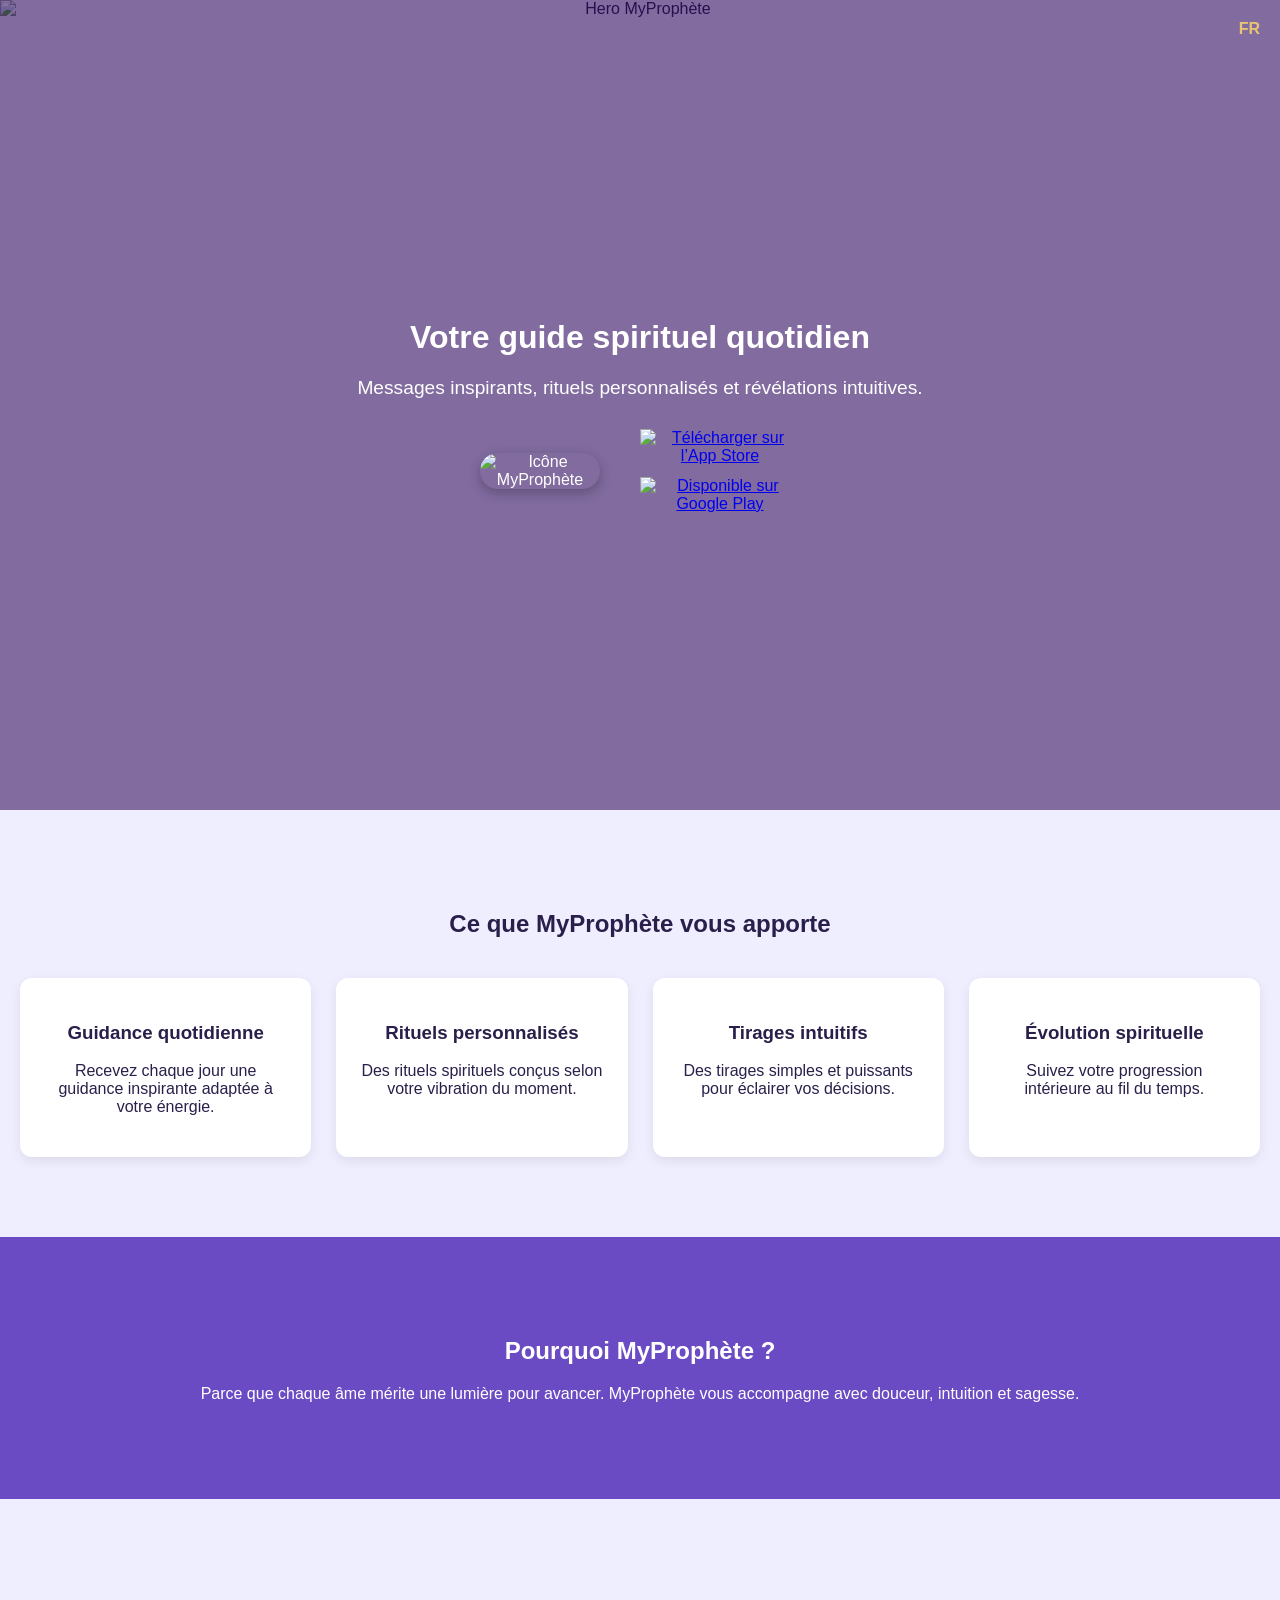
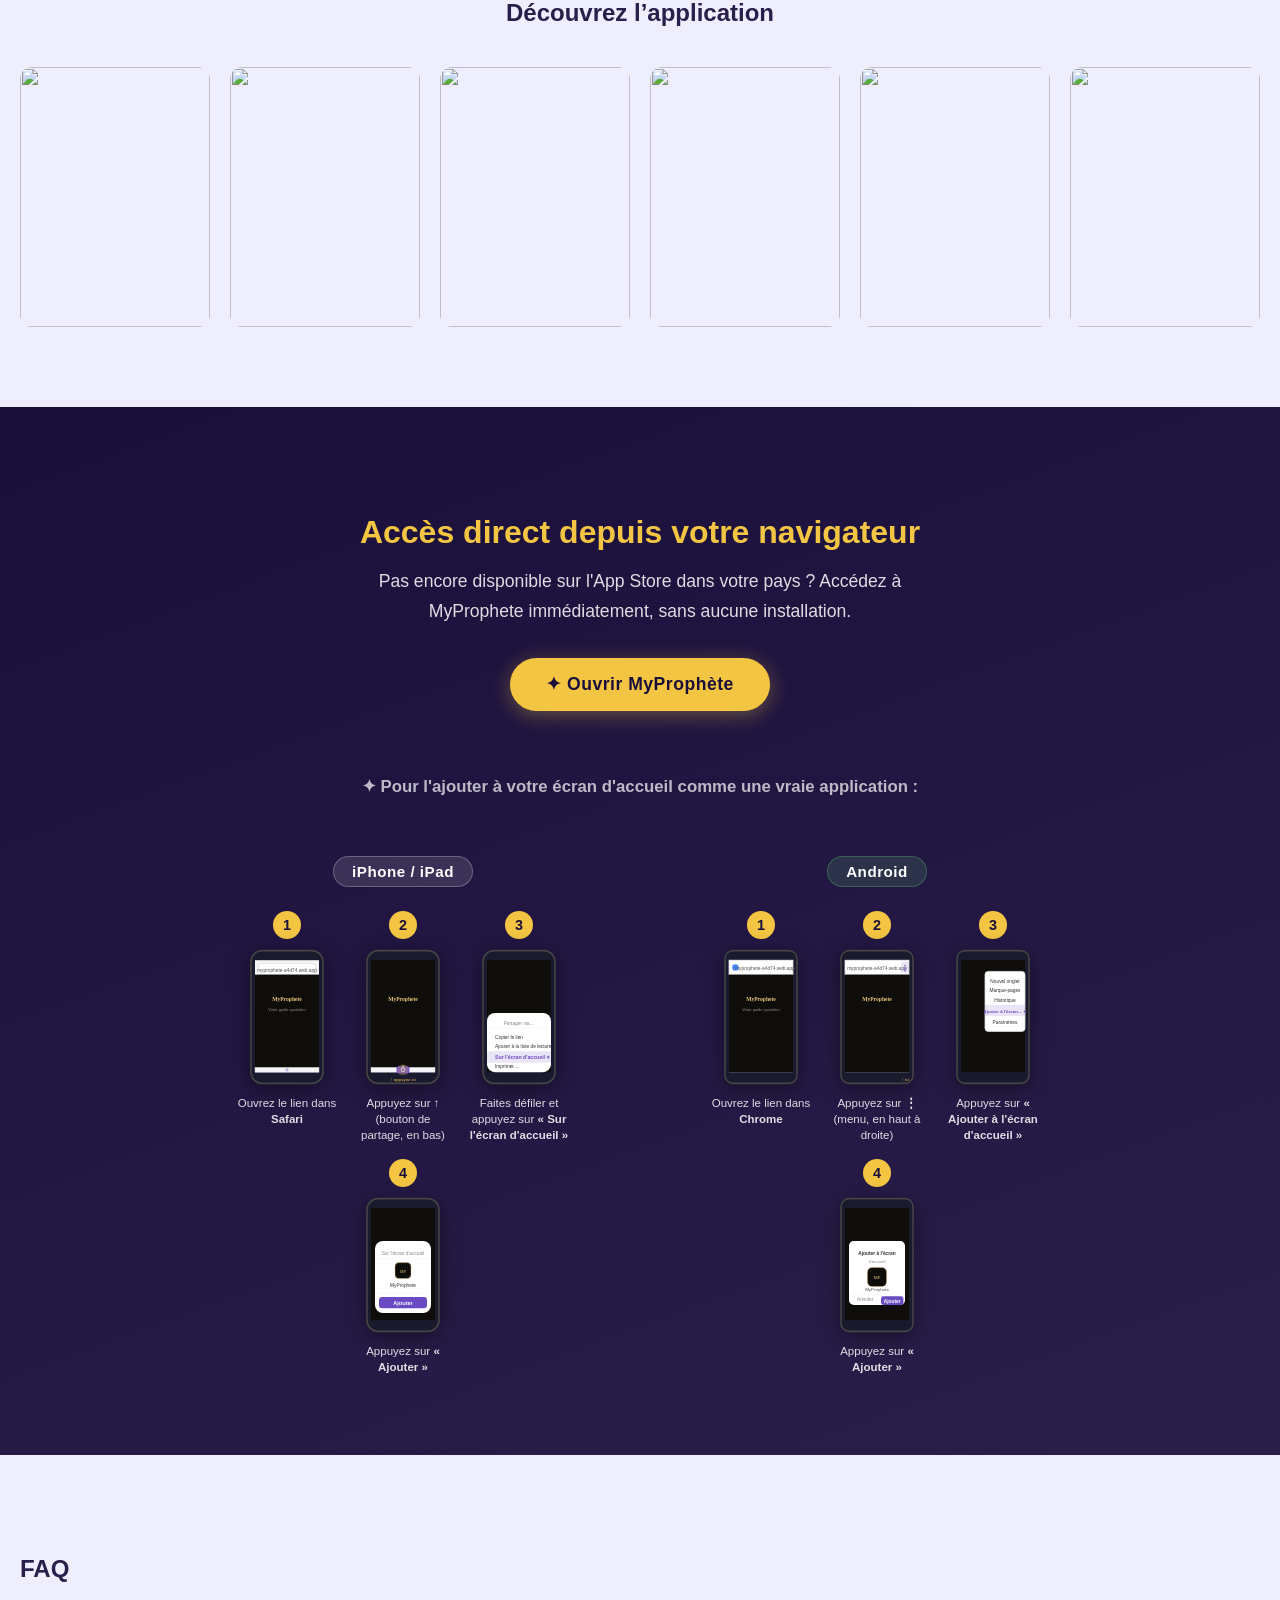
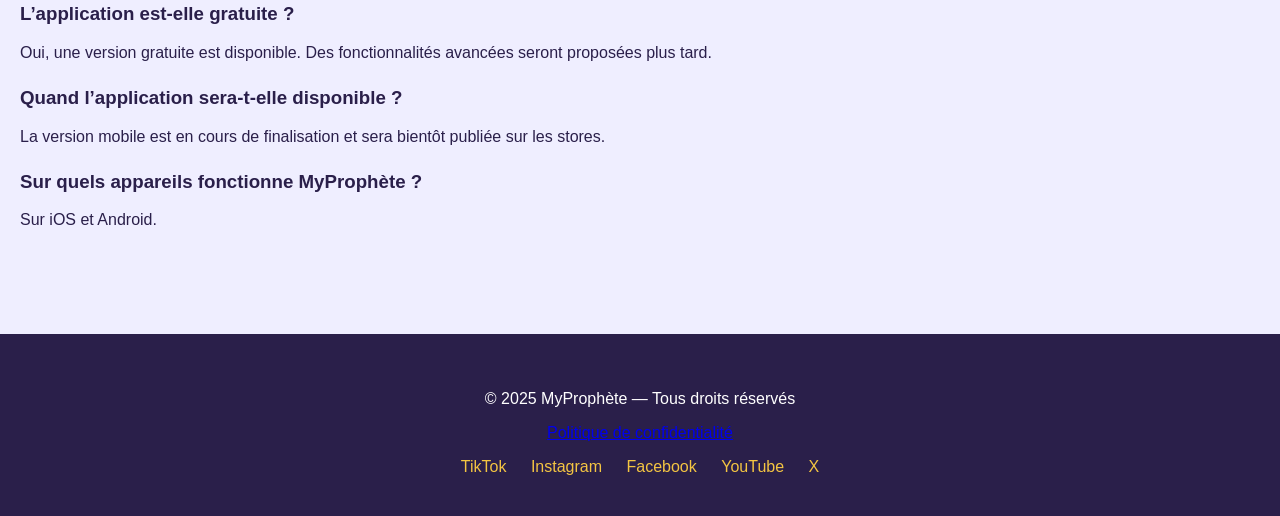
==== index.html @ 8ec65a9c "Clignotement blanc/doré + zoom SVG etapes corrige" ====
<!DOCTYPE html>
<html lang="fr">
<head>
    <meta charset="UTF-8">
    <meta name="viewport" content="width=device-width, initial-scale=1.0">
    <title>MyProphète — Votre guide spirituel quotidien</title>
    <link rel="stylesheet" href="styles.css">
    <link rel="icon" type="image/png" href="images/icon.png">
    <div class="lang-switch">
        <a href="./">FR</a>
        <!-- AUTRES LANGUES POUR PLUS TARD
        <a href="/myprophete/en/">EN</a>
        <a href="/myprophete/es/">ES</a>
        <a href="/myprophete/de/">DE</a>
        <a href="/myprophete/ru/">RU</a>
        -->
    </div>
</head>
<body>
    <!-- HERO -->
    <header class="hero">
        <img src="images/hero.png" alt="Hero MyProphète" class="hero-img">
        <div class="hero-overlay"></div>
        <div class="hero-content">
            <h1>Votre guide spirituel quotidien</h1>
            <p class="subtitle">Messages inspirants, rituels personnalisés et révélations intuitives.</p>
        <div class="store-buttons">
            <img src="images/icon.png" class="app-icon" alt="Icône MyProphète">
            <div class="store-badges-stack">
                <a href="https://apps.apple.com/app/id6802809138" class="store-badge">
                    <img src="images/ios.png" alt="Télécharger sur l’App Store">
                </a>
                <a href="https://play.google.com/store/apps/details?id=com.myprophete_app" class="store-badge">
                    <img src="images/android.png" alt="Disponible sur Google Play">
                </a>
            </div>
        </div>
        </div>
    </header>
    <!-- FONCTIONNALITÉS -->
    <section class="features">
        <h2>Ce que MyProphète vous apporte</h2>
        <div class="feature-grid">
            <div class="feature-card">
                <h3>Guidance quotidienne</h3>
                <p>Recevez chaque jour une guidance inspirante adaptée à votre énergie.</p>
            </div>
            <div class="feature-card">
                <h3>Rituels personnalisés</h3>
                <p>Des rituels spirituels conçus selon votre vibration du moment.</p>
            </div>
            <div class="feature-card">
                <h3>Tirages intuitifs</h3>
                <p>Des tirages simples et puissants pour éclairer vos décisions.</p>
            </div>
            <div class="feature-card">
                <h3>Évolution spirituelle</h3>
                <p>Suivez votre progression intérieure au fil du temps.</p>
            </div>
        </div>
    </section>
    <!-- POURQUOI -->
    <section class="why">
        <h2>Pourquoi MyProphète ?</h2>
        <p>
            Parce que chaque âme mérite une lumière pour avancer.
            MyProphète vous accompagne avec douceur, intuition et sagesse.
        </p>
    </section>
    <!-- GALERIE PHOTOS -->
<section class="gallery">
    <h2>Découvrez l’application</h2>
    <div class="gallery-grid">
        <img src="./images/screen1.jpg" onclick="openLightbox(0)">
        <img src="./images/screen2.jpg" onclick="openLightbox(1)">
        <img src="./images/screen3.jpg" onclick="openLightbox(2)">
        <img src="./images/screen4.jpg" onclick="openLightbox(3)">
        <img src="./images/screen5.jpg" onclick="openLightbox(4)">
        <img src="./images/screen6.jpg" onclick="openLightbox(5)">
    </div>
</section>
<!-- Lightbox ULTRA PRO -->
<div id="lightbox" class="lightbox" onclick="closeLightbox(event)">
    <span class="arrow left" onclick="prevImage(event)">&#10094;</span>
    <img id="lightbox-img" class="fade">
    <span class="arrow right" onclick="nextImage(event)">&#10095;</span>
    <div id="lightbox-counter" class="counter"></div>
</div>
    <!-- VERSION WEB -->
    <section class="web-version">
        <h2>Accès direct depuis votre navigateur</h2>
        <p class="web-subtitle">Pas encore disponible sur l'App Store dans votre pays ? Accédez à MyProphete immédiatement, sans aucune installation.</p>
        <a href="https://myprophete-a4d74.web.app" class="web-cta-btn" target="_blank" rel="noopener">
            ✦ Ouvrir MyProphète
        </a>

        <p class="web-install-intro pulse-glow">✦ Pour l'ajouter à votre écran d'accueil comme une vraie application :</p>

        <div class="install-grid">
            <!-- iOS -->
            <div class="install-platform">
                <h3><span class="platform-badge ios-badge">iPhone / iPad</span></h3>
                <div class="install-steps">

                    <div class="install-step">
                        <div class="step-num">1</div>
                        <svg class="step-svg" viewBox="0 0 100 170" xmlns="http://www.w3.org/2000/svg">
                            <rect x="5" y="2" width="90" height="166" rx="14" fill="#1a1a2e" stroke="#444" stroke-width="2"/>
                            <rect x="10" y="14" width="80" height="140" fill="#f5f5f7"/>
                            <rect x="14" y="18" width="72" height="14" rx="4" fill="white" stroke="#ddd"/>
                            <text x="50" y="28.5" text-anchor="middle" font-size="6" fill="#555" font-family="sans-serif">myprophete-a4d74.web.app</text>
                            <rect x="10" y="32" width="80" height="122" fill="#0F0D0A"/>
                            <text x="50" y="65" text-anchor="middle" font-size="7" fill="#E8C47A" font-family="serif" font-weight="bold">MyProphete</text>
                            <text x="50" y="78" text-anchor="middle" font-size="5" fill="#9A9080" font-family="sans-serif">Votre guide quotidien</text>
                            <!-- Bottom bar Safari -->
                            <rect x="10" y="148" width="80" height="6" fill="#f5f5f7" stroke="#ddd" stroke-width="0.5"/>
                            <circle cx="50" cy="151" r="2" fill="#6a4bc3" opacity="0.4"/>
                        </svg>
                        <p class="step-label">Ouvrez le lien dans <strong>Safari</strong></p>
                    </div>

                    <div class="install-step">
                        <div class="step-num">2</div>
                        <svg class="step-svg" viewBox="0 0 100 170" xmlns="http://www.w3.org/2000/svg">
                            <rect x="5" y="2" width="90" height="166" rx="14" fill="#1a1a2e" stroke="#444" stroke-width="2"/>
                            <rect x="10" y="14" width="80" height="140" fill="#0F0D0A"/>
                            <text x="50" y="65" text-anchor="middle" font-size="7" fill="#E8C47A" font-family="serif" font-weight="bold">MyProphete</text>
                            <!-- Safari bottom toolbar highlighted -->
                            <rect x="10" y="148" width="80" height="6" fill="#f5f5f7" stroke="#ddd" stroke-width="0.5"/>
                            <!-- Share button highlighted -->
                            <rect x="42" y="146.5" width="16" height="9" rx="2" fill="#6a4bc3"/>
                            <!-- Share icon -->
                            <rect x="48" y="149" width="4" height="4" rx="0.5" fill="none" stroke="white" stroke-width="0.8"/>
                            <line x1="50" y1="149" x2="50" y2="146" stroke="white" stroke-width="0.8"/>
                            <polyline points="48.5,147 50,145.5 51.5,147" fill="none" stroke="white" stroke-width="0.8"/>
                            <!-- Tap indicator -->
                            <circle cx="50" cy="151" r="7" fill="#f4c542" opacity="0.25"/>
                            <text x="50" y="165" text-anchor="middle" font-size="5.5" fill="#f4c542" font-family="sans-serif">↑ appuyez ici</text>
                        </svg>
                        <p class="step-label">Appuyez sur <strong>↑</strong> (bouton de partage, en bas)</p>
                    </div>

                    <div class="install-step">
                        <div class="step-num">3</div>
                        <svg class="step-svg" viewBox="0 0 100 170" xmlns="http://www.w3.org/2000/svg">
                            <rect x="5" y="2" width="90" height="166" rx="14" fill="#1a1a2e" stroke="#444" stroke-width="2"/>
                            <rect x="10" y="14" width="80" height="140" fill="#0F0D0A"/>
                            <!-- Share sheet -->
                            <rect x="10" y="80" width="80" height="74" rx="10" fill="white"/>
                            <text x="50" y="95" text-anchor="middle" font-size="6" fill="#888" font-family="sans-serif">Partager via…</text>
                            <line x1="10" y1="99" x2="90" y2="99" stroke="#eee" stroke-width="0.5"/>
                            <!-- Options list -->
                            <text x="20" y="112" font-size="6" fill="#333" font-family="sans-serif">Copier le lien</text>
                            <text x="20" y="124" font-size="6" fill="#333" font-family="sans-serif">Ajouter à la liste de lecture</text>
                            <!-- Highlighted option -->
                            <rect x="10" y="128" width="80" height="14" fill="#6a4bc3" opacity="0.15"/>
                            <text x="20" y="138" font-size="6.5" fill="#6a4bc3" font-family="sans-serif" font-weight="bold">Sur l'écran d'accueil ✦</text>
                            <text x="20" y="149" font-size="6" fill="#333" font-family="sans-serif">Imprimer…</text>
                        </svg>
                        <p class="step-label">Faites défiler et appuyez sur <strong>« Sur l'écran d'accueil »</strong></p>
                    </div>

                    <div class="install-step">
                        <div class="step-num">4</div>
                        <svg class="step-svg" viewBox="0 0 100 170" xmlns="http://www.w3.org/2000/svg">
                            <rect x="5" y="2" width="90" height="166" rx="14" fill="#1a1a2e" stroke="#444" stroke-width="2"/>
                            <rect x="10" y="14" width="80" height="140" fill="#0F0D0A"/>
                            <!-- Dialog -->
                            <rect x="15" y="55" width="70" height="90" rx="10" fill="white"/>
                            <text x="50" y="73" text-anchor="middle" font-size="6" fill="#888" font-family="sans-serif">Sur l'écran d'accueil</text>
                            <line x1="15" y1="77" x2="85" y2="77" stroke="#eee" stroke-width="0.5"/>
                            <!-- App icon preview -->
                            <rect x="40" y="82" width="20" height="20" rx="5" fill="#0F0D0A" stroke="#E8C47A" stroke-width="0.5"/>
                            <text x="50" y="95" text-anchor="middle" font-size="5" fill="#E8C47A" font-family="serif">MP</text>
                            <text x="50" y="112" text-anchor="middle" font-size="6" fill="#333" font-family="sans-serif">MyProphete</text>
                            <line x1="15" y1="120" x2="85" y2="120" stroke="#eee" stroke-width="0.5"/>
                            <!-- Ajouter button highlighted -->
                            <rect x="20" y="125" width="60" height="14" rx="4" fill="#6a4bc3"/>
                            <text x="50" y="135" text-anchor="middle" font-size="7" fill="white" font-family="sans-serif" font-weight="bold">Ajouter</text>
                        </svg>
                        <p class="step-label">Appuyez sur <strong>« Ajouter »</strong></p>
                    </div>

                </div>
            </div>

            <!-- Android -->
            <div class="install-platform">
                <h3><span class="platform-badge android-badge">Android</span></h3>
                <div class="install-steps">

                    <div class="install-step">
                        <div class="step-num">1</div>
                        <svg class="step-svg" viewBox="0 0 100 170" xmlns="http://www.w3.org/2000/svg">
                            <rect x="5" y="2" width="90" height="166" rx="10" fill="#1a1a2e" stroke="#444" stroke-width="2"/>
                            <rect x="10" y="14" width="80" height="140" fill="#f5f5f7"/>
                            <!-- Chrome URL bar -->
                            <rect x="10" y="14" width="80" height="18" fill="white" stroke="#ddd"/>
                            <circle cx="18" cy="23" r="4" fill="#4285F4"/>
                            <text x="55" y="26.5" text-anchor="middle" font-size="6" fill="#555" font-family="sans-serif">myprophete-a4d74.web.app</text>
                            <rect x="10" y="32" width="80" height="122" fill="#0F0D0A"/>
                            <text x="50" y="65" text-anchor="middle" font-size="7" fill="#E8C47A" font-family="serif" font-weight="bold">MyProphete</text>
                            <text x="50" y="78" text-anchor="middle" font-size="5" fill="#9A9080" font-family="sans-serif">Votre guide quotidien</text>
                        </svg>
                        <p class="step-label">Ouvrez le lien dans <strong>Chrome</strong></p>
                    </div>

                    <div class="install-step">
                        <div class="step-num">2</div>
                        <svg class="step-svg" viewBox="0 0 100 170" xmlns="http://www.w3.org/2000/svg">
                            <rect x="5" y="2" width="90" height="166" rx="10" fill="#1a1a2e" stroke="#444" stroke-width="2"/>
                            <rect x="10" y="14" width="80" height="140" fill="#f5f5f7"/>
                            <rect x="10" y="14" width="80" height="18" fill="white" stroke="#ddd"/>
                            <text x="50" y="26.5" text-anchor="middle" font-size="6" fill="#555" font-family="sans-serif">myprophete-a4d74.web.app</text>
                            <!-- 3-dot menu highlighted -->
                            <rect x="80" y="16" width="10" height="14" rx="2" fill="#6a4bc3" opacity="0.15"/>
                            <circle cx="85" cy="21" r="1" fill="#6a4bc3"/>
                            <circle cx="85" cy="24" r="1" fill="#6a4bc3"/>
                            <circle cx="85" cy="27" r="1" fill="#6a4bc3"/>
                            <rect x="10" y="32" width="80" height="122" fill="#0F0D0A"/>
                            <text x="50" y="65" text-anchor="middle" font-size="7" fill="#E8C47A" font-family="serif" font-weight="bold">MyProphete</text>
                            <text x="85" y="165" text-anchor="middle" font-size="5.5" fill="#f4c542" font-family="sans-serif">↑ ici</text>
                        </svg>
                        <p class="step-label">Appuyez sur <strong>⋮</strong> (menu, en haut à droite)</p>
                    </div>

                    <div class="install-step">
                        <div class="step-num">3</div>
                        <svg class="step-svg" viewBox="0 0 100 170" xmlns="http://www.w3.org/2000/svg">
                            <rect x="5" y="2" width="90" height="166" rx="10" fill="#1a1a2e" stroke="#444" stroke-width="2"/>
                            <rect x="10" y="14" width="80" height="140" fill="#0F0D0A"/>
                            <!-- Dropdown menu -->
                            <rect x="40" y="28" width="50" height="75" rx="4" fill="white" stroke="#ddd"/>
                            <text x="65" y="42" text-anchor="middle" font-size="6" fill="#333" font-family="sans-serif">Nouvel onglet</text>
                            <text x="65" y="54" text-anchor="middle" font-size="6" fill="#333" font-family="sans-serif">Marque-pages</text>
                            <text x="65" y="66" text-anchor="middle" font-size="6" fill="#333" font-family="sans-serif">Historique</text>
                            <!-- Highlighted item -->
                            <rect x="40" y="70" width="50" height="14" fill="#6a4bc3" opacity="0.15"/>
                            <text x="65" y="80" text-anchor="middle" font-size="5.5" fill="#6a4bc3" font-family="sans-serif" font-weight="bold">Ajouter à l'écran… ✦</text>
                            <text x="65" y="94" text-anchor="middle" font-size="6" fill="#333" font-family="sans-serif">Paramètres</text>
                        </svg>
                        <p class="step-label">Appuyez sur <strong>« Ajouter à l'écran d'accueil »</strong></p>
                    </div>

                    <div class="install-step">
                        <div class="step-num">4</div>
                        <svg class="step-svg" viewBox="0 0 100 170" xmlns="http://www.w3.org/2000/svg">
                            <rect x="5" y="2" width="90" height="166" rx="10" fill="#1a1a2e" stroke="#444" stroke-width="2"/>
                            <rect x="10" y="14" width="80" height="140" fill="#0F0D0A"/>
                            <!-- Dialog -->
                            <rect x="15" y="55" width="70" height="80" rx="6" fill="white"/>
                            <text x="50" y="73" text-anchor="middle" font-size="6" fill="#333" font-family="sans-serif" font-weight="bold">Ajouter à l'écran</text>
                            <text x="50" y="82" text-anchor="middle" font-size="5.5" fill="#888" font-family="sans-serif">d'accueil</text>
                            <rect x="38" y="88" width="24" height="24" rx="6" fill="#0F0D0A" stroke="#E8C47A" stroke-width="0.5"/>
                            <text x="50" y="103" text-anchor="middle" font-size="6" fill="#E8C47A" font-family="serif">MP</text>
                            <text x="50" y="117" text-anchor="middle" font-size="5.5" fill="#555" font-family="sans-serif">MyProphete</text>
                            <line x1="15" y1="122" x2="85" y2="122" stroke="#eee" stroke-width="0.5"/>
                            <!-- Buttons -->
                            <text x="35" y="130" text-anchor="middle" font-size="6" fill="#888" font-family="sans-serif">Annuler</text>
                            <rect x="55" y="124" width="28" height="11" rx="3" fill="#6a4bc3"/>
                            <text x="69" y="132" text-anchor="middle" font-size="6" fill="white" font-family="sans-serif" font-weight="bold">Ajouter</text>
                        </svg>
                        <p class="step-label">Appuyez sur <strong>« Ajouter »</strong></p>
                    </div>

                </div>
            </div>
        </div>
    </section>

    <!-- FAQ -->
    <section class="faq">
        <h2>FAQ</h2>
        <div class="faq-item">
            <h3>L’application est-elle gratuite ?</h3>
            <p>Oui, une version gratuite est disponible. Des fonctionnalités avancées seront proposées plus tard.</p>
        </div>
        <div class="faq-item">
            <h3>Quand l’application sera-t-elle disponible ?</h3>
            <p>La version mobile est en cours de finalisation et sera bientôt publiée sur les stores.</p>
        </div>
        <div class="faq-item">
            <h3>Sur quels appareils fonctionne MyProphète ?</h3>
            <p>Sur iOS et Android.</p>
        </div>
    </section>
    <!-- FOOTER -->
    <footer>
        <p>© 2025 MyProphète — Tous droits réservés</p>
        <p><a href="politique-confidentialite.html">Politique de confidentialité</a></p>
        <div class="socials">
            <a href="https://www.tiktok.com/@my.prophete" target="_blank" rel="noopener noreferrer">TikTok</a>
            <a href="https://www.instagram.com/my.prophete" target="_blank" rel="noopener noreferrer">Instagram</a>
            <a href="https://www.facebook.com/" target="_blank" rel="noopener noreferrer">Facebook</a>
            <a href="https://www.youtube.com/@MyProphete" target="_blank" rel="noopener noreferrer">YouTube</a>
            <a href="https://www.x.com/my_prophete" target="_blank" rel="noopener noreferrer">X</a>
        </div>

    </footer>
<div id="lightbox" class="lightbox" onclick="closeLightbox()">
    <img id="lightbox-img" src="">
</div>

<script>
const galleryImages = [
    "./images/screen1.jpg",
    "./images/screen2.jpg",
    "./images/screen3.jpg",
    "./images/screen4.jpg",
    "./images/screen5.jpg",
    "./images/screen6.jpg"
];
let currentIndex = 0;
let touchStartX = 0;
let touchStartY = 0;
function openLightbox(index) {
    currentIndex = index;
    updateLightbox();
    document.getElementById("lightbox").style.display = "flex";
}
function closeLightbox(event) {
    if (event.target.id === "lightbox" || event.target.classList.contains("counter")) {
        document.getElementById("lightbox").style.display = "none";
    }
}
function updateLightbox() {
    const img = document.getElementById("lightbox-img");
    const counter = document.getElementById("lightbox-counter");
    img.classList.add("fade-out");
    setTimeout(() => {
        img.src = galleryImages[currentIndex];
        img.classList.remove("fade-out");
    }, 200);
    counter.textContent = `${currentIndex + 1} / ${galleryImages.length}`;
    preloadNextImage();
}
function nextImage(event) {
    event.stopPropagation();
    currentIndex = (currentIndex + 1) % galleryImages.length;
    updateLightbox();
}
function prevImage(event) {
    event.stopPropagation();
    currentIndex = (currentIndex - 1 + galleryImages.length) % galleryImages.length;
    updateLightbox();
}
function preloadNextImage() {
    const next = new Image();
    next.src = galleryImages[(currentIndex + 1) % galleryImages.length];
}
/* Navigation clavier */
document.addEventListener("keydown", (e) => {
    const lb = document.getElementById("lightbox");
    if (lb.style.display !== "flex") return;
    if (e.key === "ArrowRight") nextImage(e);
    if (e.key === "ArrowLeft") prevImage(e);
    if (e.key === "Escape") lb.style.display = "none";
});
/* Swipe mobile */
document.getElementById("lightbox").addEventListener("touchstart", (e) => {
    touchStartX = e.changedTouches[0].screenX;
    touchStartY = e.changedTouches[0].screenY;
});
document.getElementById("lightbox").addEventListener("touchend", (e) => {
    let dx = e.changedTouches[0].screenX - touchStartX;
    let dy = e.changedTouches[0].screenY - touchStartY;
    if (Math.abs(dx) > 50 && Math.abs(dx) > Math.abs(dy)) {
        if (dx < 0) nextImage(e);
        else prevImage(e);
    }
    if (dy > 80) {
        document.getElementById("lightbox").style.display = "none";
    }
});
/* Lightbox étapes d'installation */
function openStepZoom(svgEl) {
    const lb = document.getElementById("step-lightbox");
    const container = document.getElementById("step-lightbox-svg");
    const clone = svgEl.cloneNode(true);
    clone.classList.remove("step-svg");
    clone.style.width = "100%";
    clone.style.height = "100%";
    clone.style.filter = "none";
    clone.style.maxWidth = "100%";
    clone.style.maxHeight = "100%";
    container.innerHTML = "";
    container.appendChild(clone);
    lb.style.display = "flex";
}
document.addEventListener("DOMContentLoaded", () => {
    document.querySelectorAll(".step-svg").forEach(svg => {
        svg.style.cursor = "zoom-in";
        svg.addEventListener("click", () => openStepZoom(svg));
    });
    document.getElementById("step-lightbox").addEventListener("click", function() {
        this.style.display = "none";
    });
    document.addEventListener("keydown", (e) => {
        if (e.key === "Escape") document.getElementById("step-lightbox").style.display = "none";
    });
});
</script>

<!-- Lightbox zoom étapes installation -->
<div id="step-lightbox" style="display:none;position:fixed;top:0;left:0;width:100%;height:100%;background:rgba(0,0,0,0.88);z-index:999999;justify-content:center;align-items:center;cursor:zoom-out;">
    <div id="step-lightbox-svg" style="width:min(80vw,400px);height:auto;"></div>
</div>

<style>
/* Animation alternance blanc / doré */
@keyframes pulseGlow {
    0%   { color: #ffffff; text-shadow: none; }
    50%  { color: #f4c542; text-shadow: 0 0 18px rgba(244,197,66,0.9), 0 0 40px rgba(244,197,66,0.4); }
    100% { color: #ffffff; text-shadow: none; }
}
.pulse-glow {
    animation: pulseGlow 1.4s ease-in-out infinite;
    font-weight: 700 !important;
    font-size: 1.05rem !important;
}
/* Indication zoom au survol */
.step-svg:hover {
    filter: drop-shadow(0 4px 14px rgba(244,197,66,0.55));
}
</style>
</body>
</html>
---- styles.css ----
body {
    margin: 0;
    font-family: "Poppins", sans-serif;
    background: #efeeff;
    color: #2a1f4a;
}
/* SELECTEUR LANGUE */
.lang-switch {
    position: absolute;
    top: 20px;
    right: 20px;
    display: flex;
    gap: 12px;
    z-index: 9999; /* le rend visible au-dessus de tout */
}
.lang-switch a {
    color: #e8c472;
    font-weight: 600;
    text-decoration: none;
    font-size: 1rem;
}
/* HERO */
.hero {
    position: relative;
    height: 90vh;
    display: flex;
    align-items: center;
    justify-content: center;
    text-align: center;
}
.hero-img {
    position: absolute;
    width: 100%;
    height: 100%;
    object-fit: cover;
    top: 0;
    left: 0;
}
.hero-overlay {
    position: absolute;
    width: 100%;
    height: 100%;
    background: rgba(40, 0, 80, 0.55);
}
.hero-content {
    position: relative;
    z-index: 2;
    color: white;
    max-width: 600px;
}
.subtitle {
    font-size: 1.2rem;
    margin-bottom: 30px;
}
.app-icon {
    max-width: 120px;   /* taille max sur grand écran */
    width: 100%;        /* se réduit automatiquement */
    height: auto;       /* garde les proportions */
    flex-shrink: 1; /* autorise l'icône à rétrécir */
    border-radius: 20px;
    margin-right: 20px;
    box-shadow: 0 4px 12px rgba(0,0,0,0.25);
    object-fit: contain;
}
.store-buttons {
    display: flex;
    gap: 20px;
    justify-content: center;
    align-items: center;
    margin-top: 25px;
    flex-wrap: wrap; /* permet aux éléments de passer à la ligne si nécessaire */
}
/* Empile les deux vignettes App Store / Google Play l'une sous l'autre
   (02/09/2026, demandé par Bertrand) — regroupées dans un conteneur dédié
   .store-badges-stack à l'intérieur de .store-buttons, plutôt que de
   changer la direction de .store-buttons lui-même (qui contient aussi
   l'icône de l'app, positionnée à côté de cette colonne). */
.store-badges-stack {
    display: flex;
    flex-direction: column;
    align-items: center;
    gap: 12px;
}
.store-badge img {
    max-width: 160px;   /* taille max sur grand écran */
    width: 100%;        /* se réduit automatiquement */
    height: auto;       /* garde les proportions */
    transition: transform 0.2s ease;
}
.store-badge img:hover {
    transform: scale(1.05);
}
.store-btn {
    padding: 12px 20px;
    background: #f4c542;
    color: #2a1f4a;
    border-radius: 8px;
    font-weight: bold;
    cursor: pointer;
}
/* Galerie */
.gallery {
    padding: 80px 20px;
    text-align: center;
}
.gallery-grid {
    display: grid;
    grid-template-columns: repeat(auto-fit, minmax(160px, 1fr));
    gap: 20px;
    margin-top: 40px;
}
.gallery-grid img {
    width: 100%;
    height: 260px;
    object-fit: cover;
    border-radius: 12px;
    cursor: pointer;
    transition: transform 0.25s ease, box-shadow 0.25s ease;
}
.gallery-grid img:hover {
    transform: scale(1.03);
    box-shadow: 0 6px 18px rgba(0,0,0,0.25);
}
/* Lightbox ULTRA PRO */
.lightbox {
    display: none;
    position: fixed;
    top: 0;
    left: 0;
    width: 100%;
    height: 100%;
    background: rgba(0,0,0,0.85);
    justify-content: center;
    align-items: center;
    z-index: 99999;
    overflow: hidden;
}
/* Image */
.lightbox img {
    max-width: 90%;
    max-height: 90%;
    border-radius: 12px;
    transition: opacity 0.3s ease;
}
/* Fade animation */
.fade {
    opacity: 1;
}
.fade-out {
    opacity: 0;
}
/* Flèches bold style Airbnb */
.arrow {
    position: absolute;
    top: 50%;
    transform: translateY(-50%);
    font-size: 42px;
    color: white;
    background: rgba(0,0,0,0.4);
    padding: 18px 24px;
    border-radius: 50%;
    cursor: pointer;
    user-select: none;
    transition: background 0.2s ease, transform 0.2s ease;
}
.arrow:hover {
    background: rgba(255,255,255,0.25);
    transform: translateY(-50%) scale(1.1);
}
.arrow.left {
    left: 30px;
}
.arrow.right {
    right: 30px;
}
/* Compteur */
.counter {
    position: absolute;
    bottom: 30px;
    color: white;
    font-size: 18px;
    opacity: 0.8;
}
/* Mobile */
@media (max-width: 600px) {
    .arrow {
        font-size: 32px;
        padding: 14px 18px;
    }
}
.lightbox img {
    max-width: 90%;
    max-height: 90%;
    border-radius: 12px;
    box-shadow: 0 0 25px rgba(255,255,255,0.2);
}
/* FEATURES */
.features {
    padding: 80px 20px;
    text-align: center;
}
.feature-grid {
    display: grid;
    grid-template-columns: repeat(auto-fit, minmax(250px, 1fr));
    gap: 25px;
    margin-top: 40px;
}
.feature-card {
    background: white;
    padding: 25px;
    border-radius: 12px;
    box-shadow: 0 4px 12px rgba(0,0,0,0.08);
}
/* WHY */
.why {
    padding: 80px 20px;
    text-align: center;
    background: #6a4bc3;
    color: white;
}
/* SCREENSHOTS */
.screenshots {
    padding: 80px 20px;
    text-align: center;
}
.screens-grid {
    display: grid;
    grid-template-columns: repeat(auto-fit, minmax(220px, 1fr));
    gap: 25px;
    margin-top: 40px;
}
.screen-card {
    background: white;
    padding: 20px;
    border-radius: 12px;
    box-shadow: 0 4px 12px rgba(0,0,0,0.08);
}
.placeholder {
    background: #6a4bc3;
    color: white;
    padding: 40px 10px;
    border-radius: 8px;
    font-weight: bold;
}
/* VERSION WEB */
.web-version {
    padding: 80px 20px;
    text-align: center;
    background: linear-gradient(160deg, #1a0f3a 0%, #2a1f4a 100%);
    color: white;
}
.web-version h2 {
    font-size: 2rem;
    margin-bottom: 16px;
    color: #f4c542;
}
.web-subtitle {
    font-size: 1.1rem;
    opacity: 0.85;
    max-width: 560px;
    margin: 0 auto 32px;
    line-height: 1.7;
}
.web-cta-btn {
    display: inline-block;
    background: #f4c542;
    color: #1a0f3a;
    font-weight: 700;
    font-size: 1.1rem;
    padding: 16px 36px;
    border-radius: 50px;
    text-decoration: none;
    letter-spacing: 0.5px;
    box-shadow: 0 4px 20px rgba(244,197,66,0.35);
    transition: transform 0.2s ease, box-shadow 0.2s ease;
    margin-bottom: 48px;
}
.web-cta-btn:hover {
    transform: scale(1.04);
    box-shadow: 0 6px 28px rgba(244,197,66,0.5);
}
.web-install-intro {
    font-size: 1rem;
    opacity: 0.7;
    margin-bottom: 40px;
}
.install-grid {
    display: grid;
    grid-template-columns: repeat(auto-fit, minmax(340px, 1fr));
    gap: 48px;
    max-width: 900px;
    margin: 0 auto;
}
.install-platform h3 {
    margin-bottom: 24px;
}
.platform-badge {
    display: inline-block;
    padding: 6px 18px;
    border-radius: 20px;
    font-size: 0.95rem;
    font-weight: 600;
    letter-spacing: 0.5px;
}
.ios-badge {
    background: rgba(255,255,255,0.12);
    border: 1px solid rgba(255,255,255,0.25);
}
.android-badge {
    background: rgba(100,210,120,0.15);
    border: 1px solid rgba(100,210,120,0.3);
}
.install-steps {
    display: flex;
    gap: 16px;
    justify-content: center;
    flex-wrap: wrap;
}
.install-step {
    display: flex;
    flex-direction: column;
    align-items: center;
    gap: 10px;
    width: 100px;
}
.step-num {
    width: 28px;
    height: 28px;
    border-radius: 50%;
    background: #f4c542;
    color: #1a0f3a;
    font-weight: 700;
    font-size: 0.9rem;
    display: flex;
    align-items: center;
    justify-content: center;
    flex-shrink: 0;
}
.step-svg {
    width: 80px;
    height: 136px;
    filter: drop-shadow(0 4px 10px rgba(0,0,0,0.4));
}
.step-label {
    font-size: 0.72rem;
    line-height: 1.4;
    opacity: 0.85;
    text-align: center;
    margin: 0;
}

/* FAQ */
.faq {
    padding: 80px 20px;
}
.faq-item {
    margin-bottom: 25px;
}
/* FOOTER */
footer {
    padding: 40px;
    text-align: center;
    background: #2a1f4a;
    color: white;
}
.socials a {
    margin: 0 10px;
    color: #f4c542;
    text-decoration: none;
}
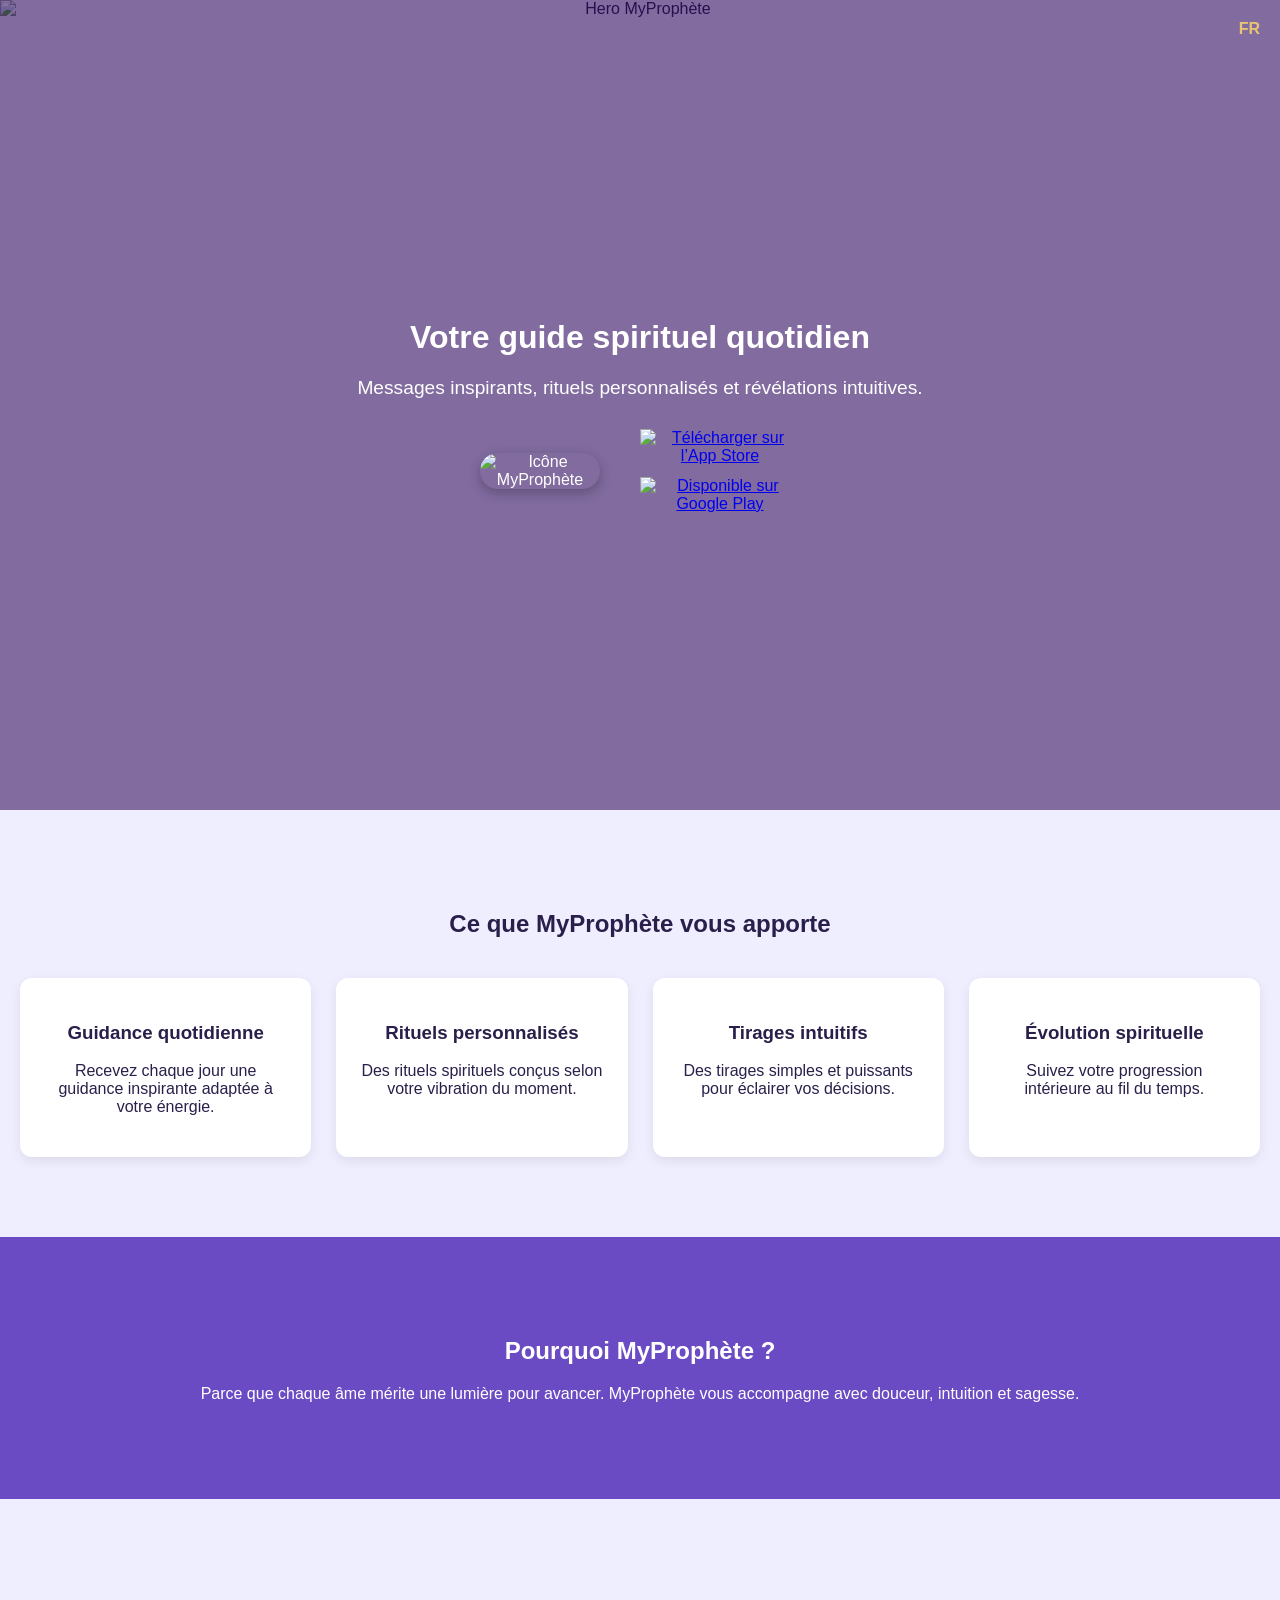
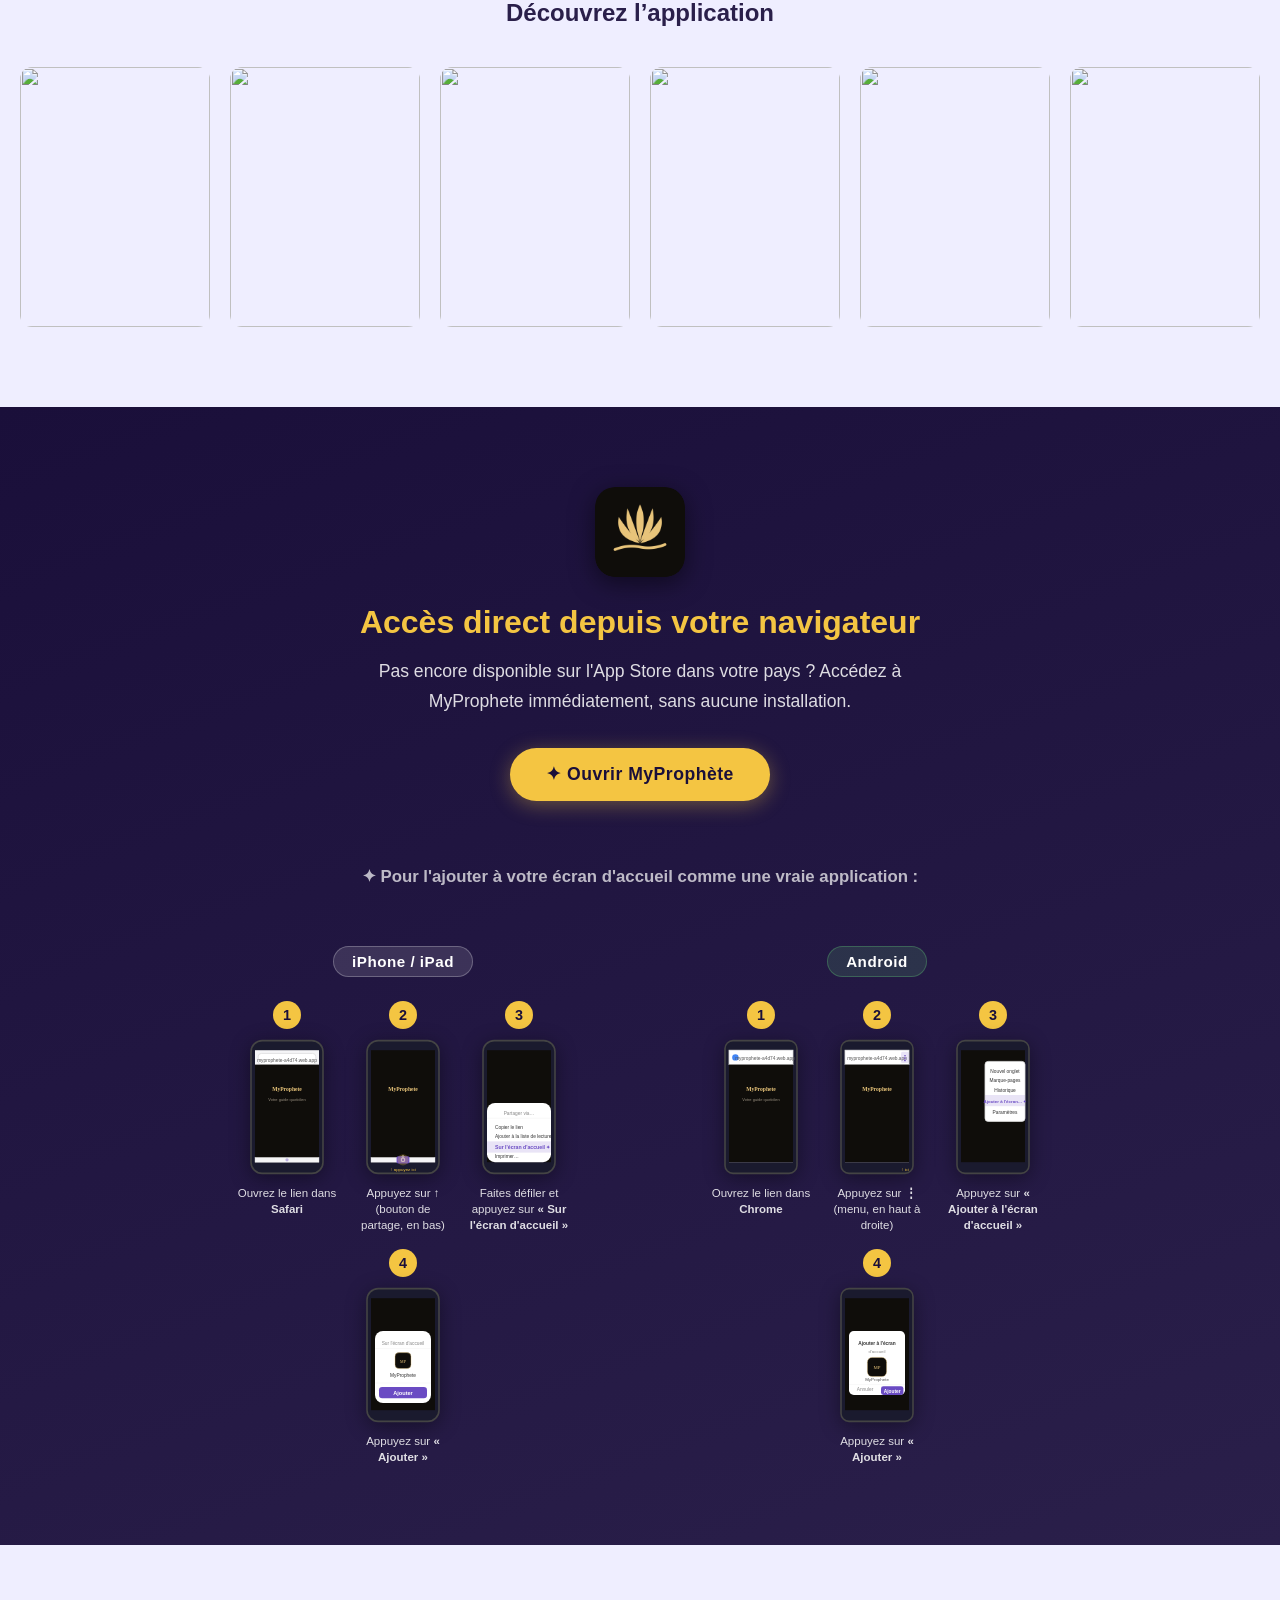
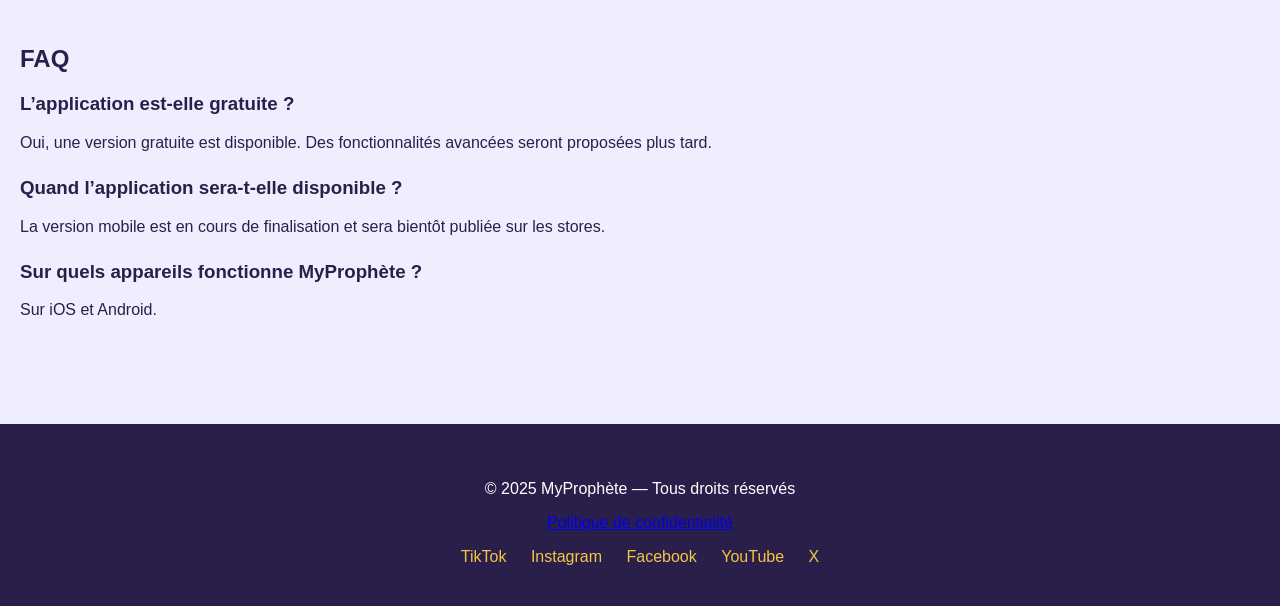
==== commit 35e6ed26: "Ajout icone MyProphete dans section version web" ====
--- a/index.html
+++ b/index.html
@@ -88,7 +88,8 @@
 </div>
     <!-- VERSION WEB -->
     <section class="web-version">
-        <h2>Accès direct depuis votre navigateur</h2>
+<img src="[data-uri]" alt="MyProphete" class="web-section-icon">
+                <h2>Accès direct depuis votre navigateur</h2>
         <p class="web-subtitle">Pas encore disponible sur l'App Store dans votre pays ? Accédez à MyProphete immédiatement, sans aucune installation.</p>
         <a href="https://myprophete-a4d74.web.app" class="web-cta-btn" target="_blank" rel="noopener">
             ✦ Ouvrir MyProphète
@@ -422,6 +423,17 @@
 .step-svg:hover {
     filter: drop-shadow(0 4px 14px rgba(244,197,66,0.55));
 }
+/* Icône MyProphete dans la section version web */
+.web-section-icon {
+    width: 90px;
+    height: 90px;
+    border-radius: 20px;
+    box-shadow: 0 6px 24px rgba(0,0,0,0.5);
+    margin-bottom: 20px;
+    display: block;
+    margin-left: auto;
+    margin-right: auto;
+}
 </style>
 </body>
 </html>
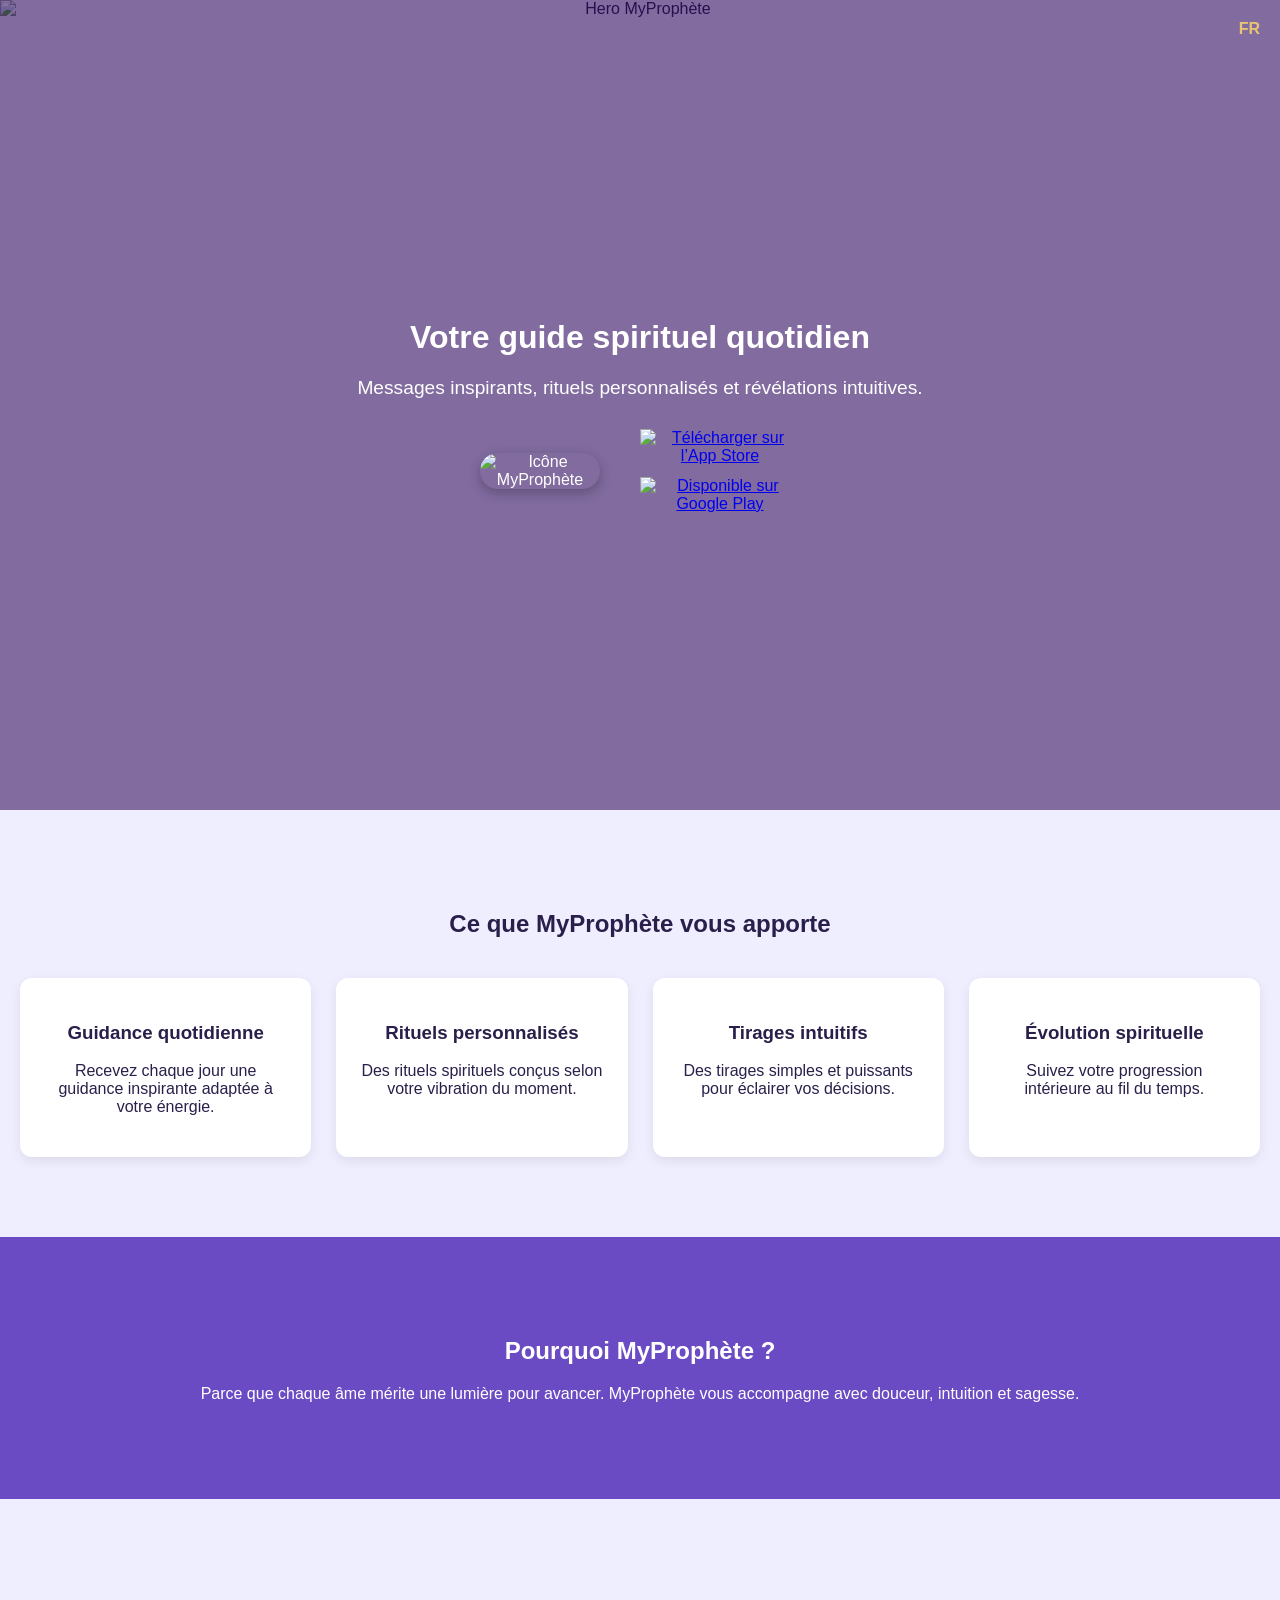
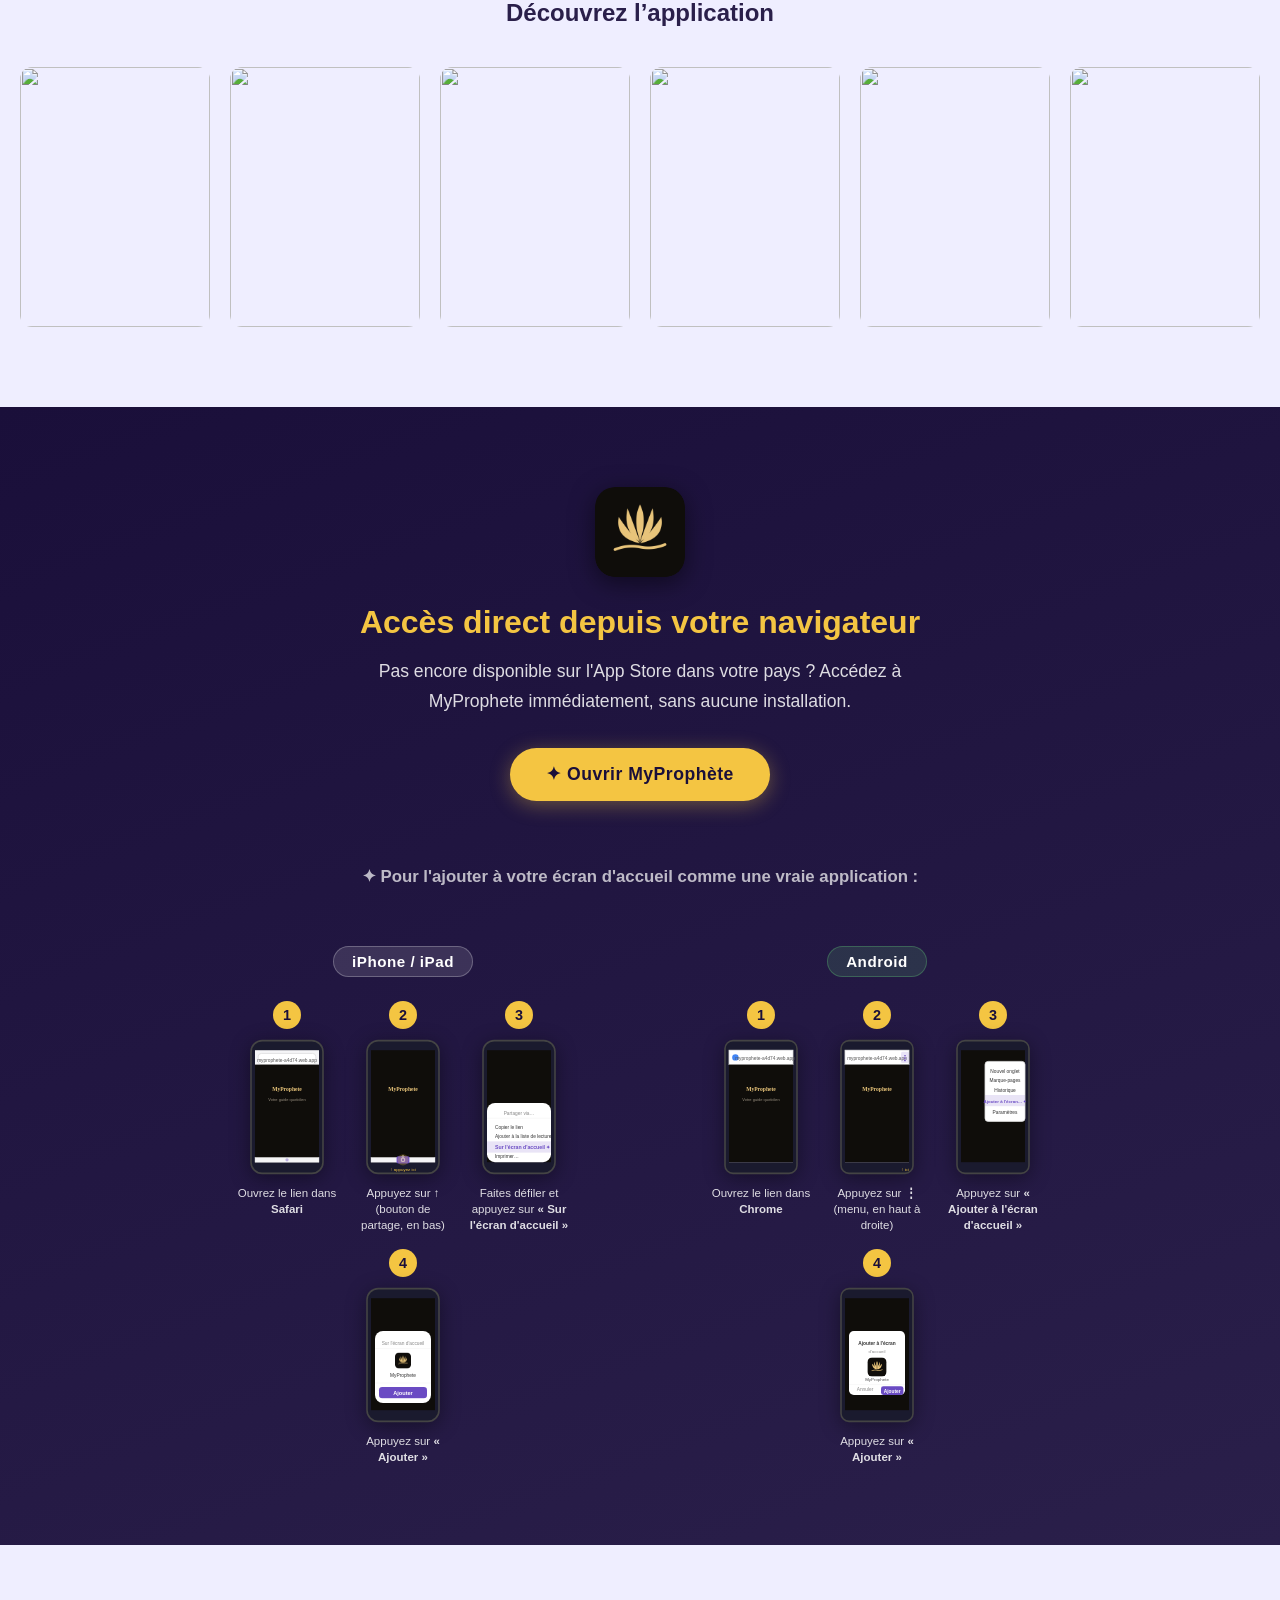
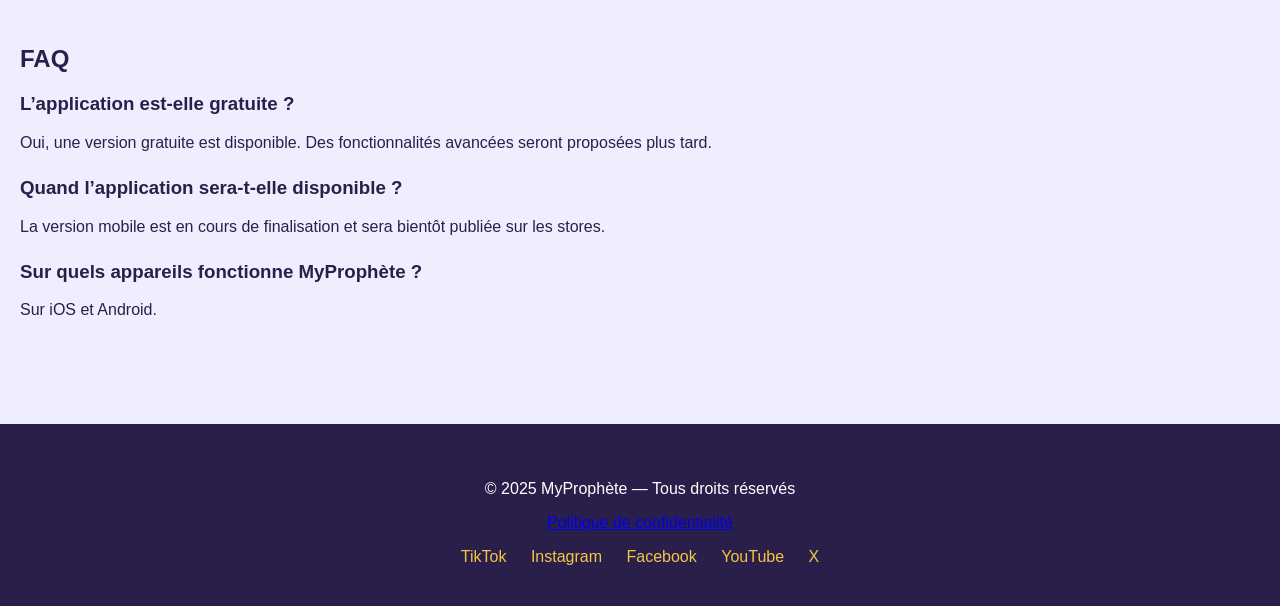
==== commit bcd12de8: "Icone MyProphete dans les SVG des etapes tuto iOS et Android" ====
--- a/index.html
+++ b/index.html
@@ -171,8 +171,8 @@
                             <text x="50" y="73" text-anchor="middle" font-size="6" fill="#888" font-family="sans-serif">Sur l'écran d'accueil</text>
                             <line x1="15" y1="77" x2="85" y2="77" stroke="#eee" stroke-width="0.5"/>
                             <!-- App icon preview -->
-                            <rect x="40" y="82" width="20" height="20" rx="5" fill="#0F0D0A" stroke="#E8C47A" stroke-width="0.5"/>
-                            <text x="50" y="95" text-anchor="middle" font-size="5" fill="#E8C47A" font-family="serif">MP</text>
+                            <defs><clipPath id="clipIos4"><rect x="40" y="82" width="20" height="20" rx="5"/></clipPath></defs>
+                            <image href="[data-uri]" x="40" y="82" width="20" height="20" clip-path="url(#clipIos4)" preserveAspectRatio="xMidYMid slice"/>
                             <text x="50" y="112" text-anchor="middle" font-size="6" fill="#333" font-family="sans-serif">MyProphete</text>
                             <line x1="15" y1="120" x2="85" y2="120" stroke="#eee" stroke-width="0.5"/>
                             <!-- Ajouter button highlighted -->
@@ -252,8 +252,8 @@
                             <rect x="15" y="55" width="70" height="80" rx="6" fill="white"/>
                             <text x="50" y="73" text-anchor="middle" font-size="6" fill="#333" font-family="sans-serif" font-weight="bold">Ajouter à l'écran</text>
                             <text x="50" y="82" text-anchor="middle" font-size="5.5" fill="#888" font-family="sans-serif">d'accueil</text>
-                            <rect x="38" y="88" width="24" height="24" rx="6" fill="#0F0D0A" stroke="#E8C47A" stroke-width="0.5"/>
-                            <text x="50" y="103" text-anchor="middle" font-size="6" fill="#E8C47A" font-family="serif">MP</text>
+                            <defs><clipPath id="clipAnd4"><rect x="38" y="88" width="24" height="24" rx="6"/></clipPath></defs>
+                            <image href="[data-uri]" x="38" y="88" width="24" height="24" clip-path="url(#clipAnd4)" preserveAspectRatio="xMidYMid slice"/>
                             <text x="50" y="117" text-anchor="middle" font-size="5.5" fill="#555" font-family="sans-serif">MyProphete</text>
                             <line x1="15" y1="122" x2="85" y2="122" stroke="#eee" stroke-width="0.5"/>
                             <!-- Buttons -->
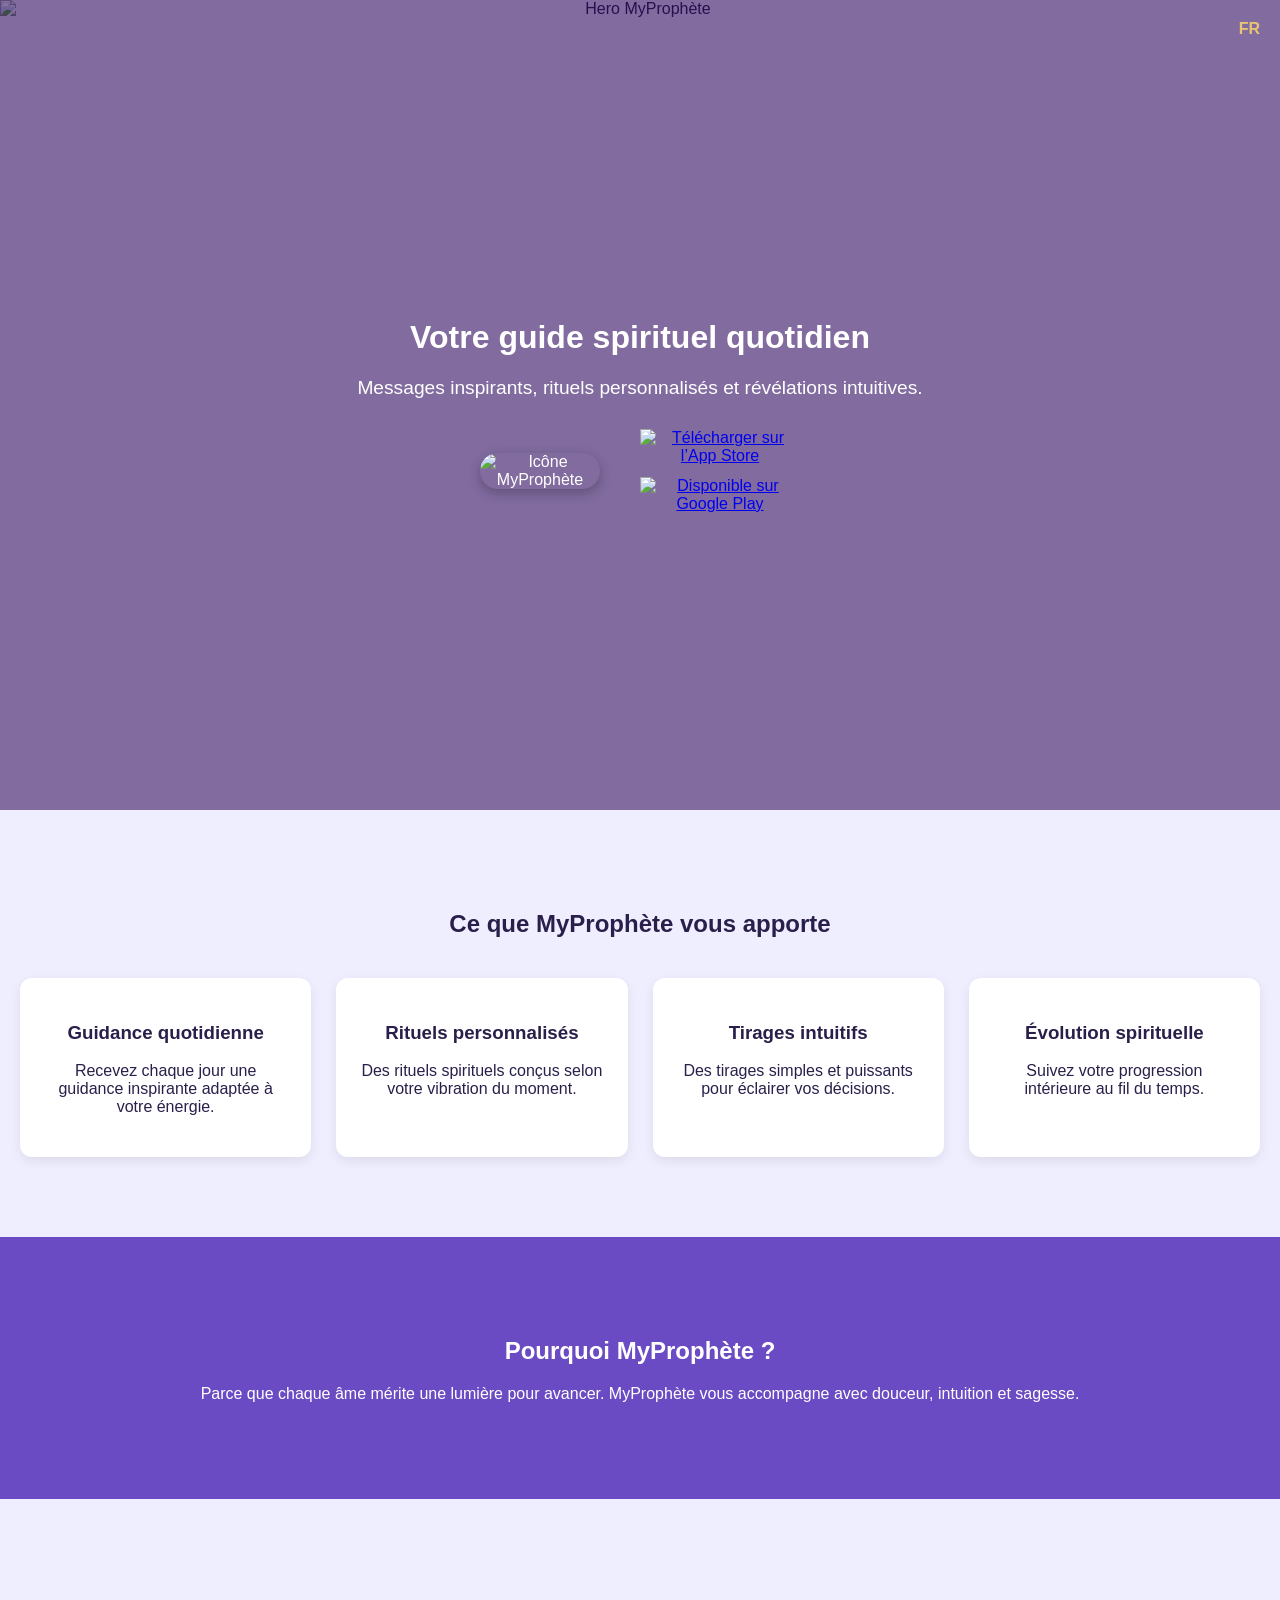
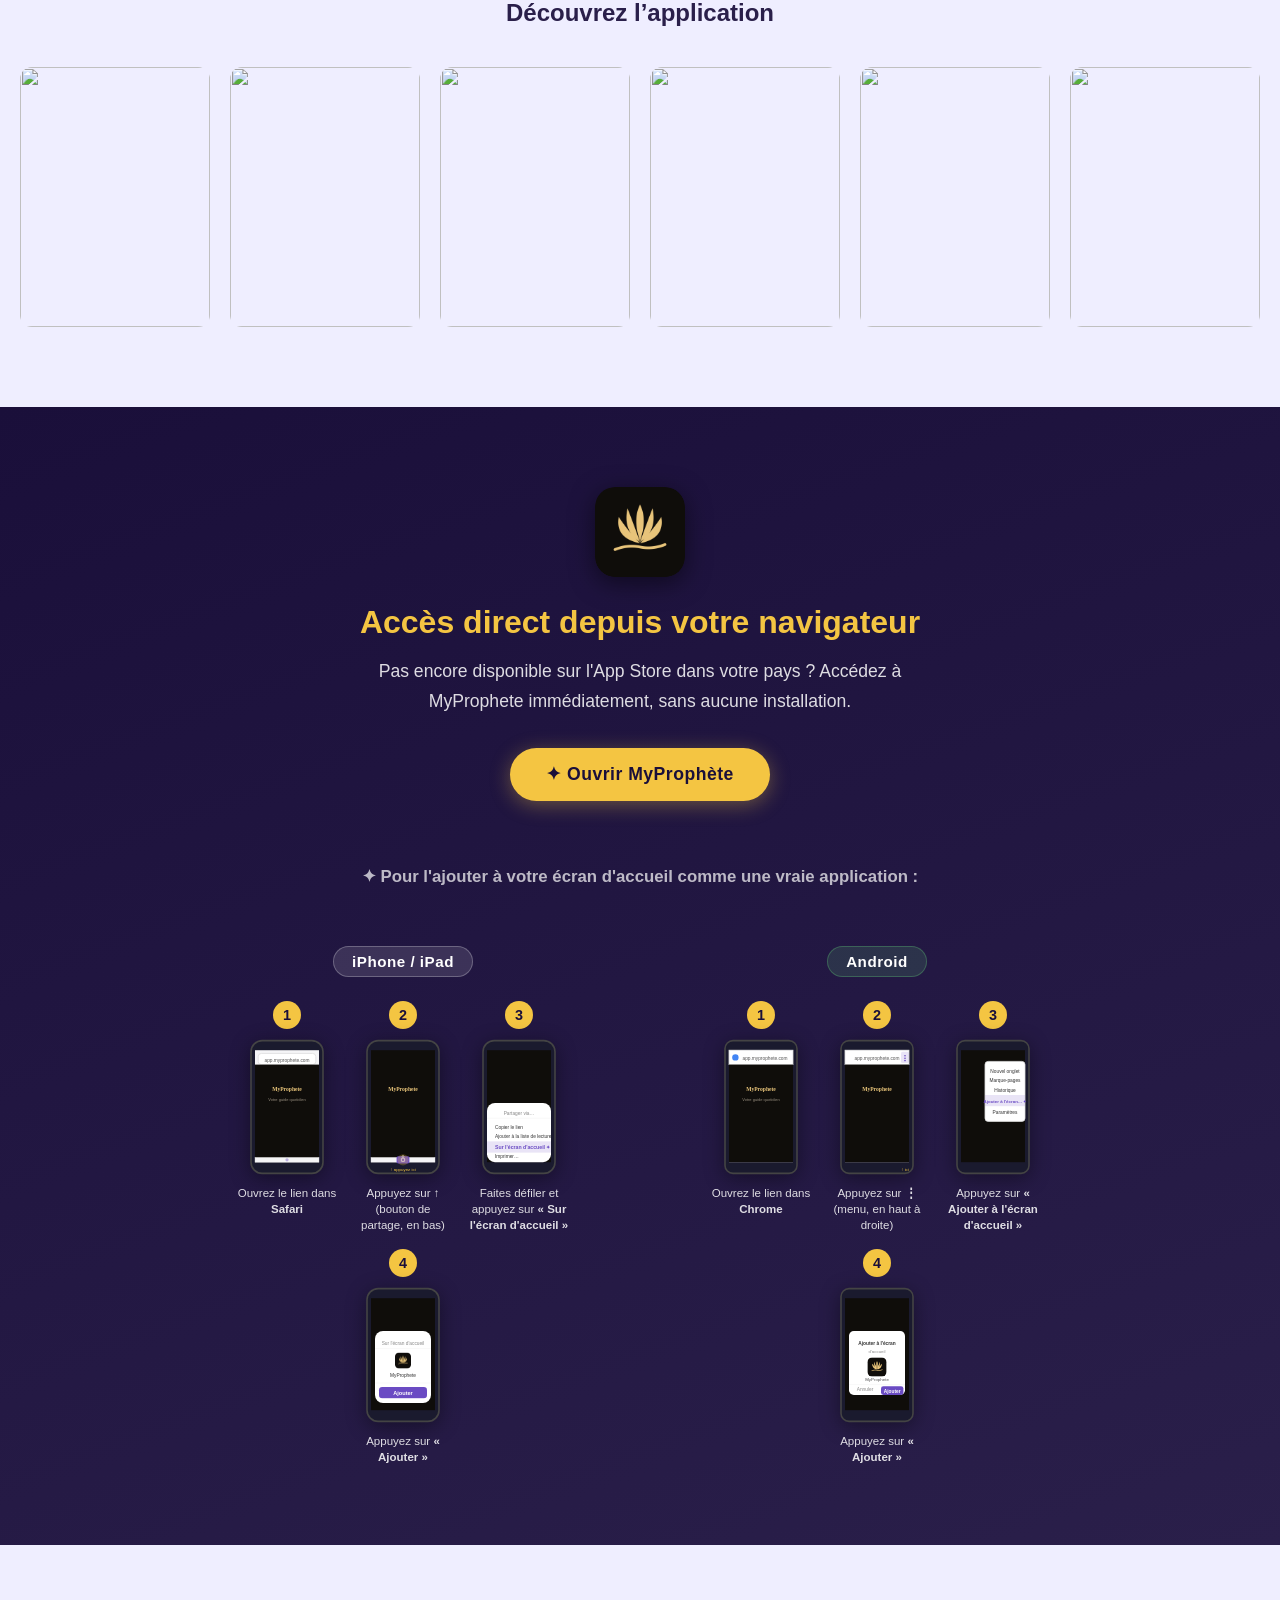
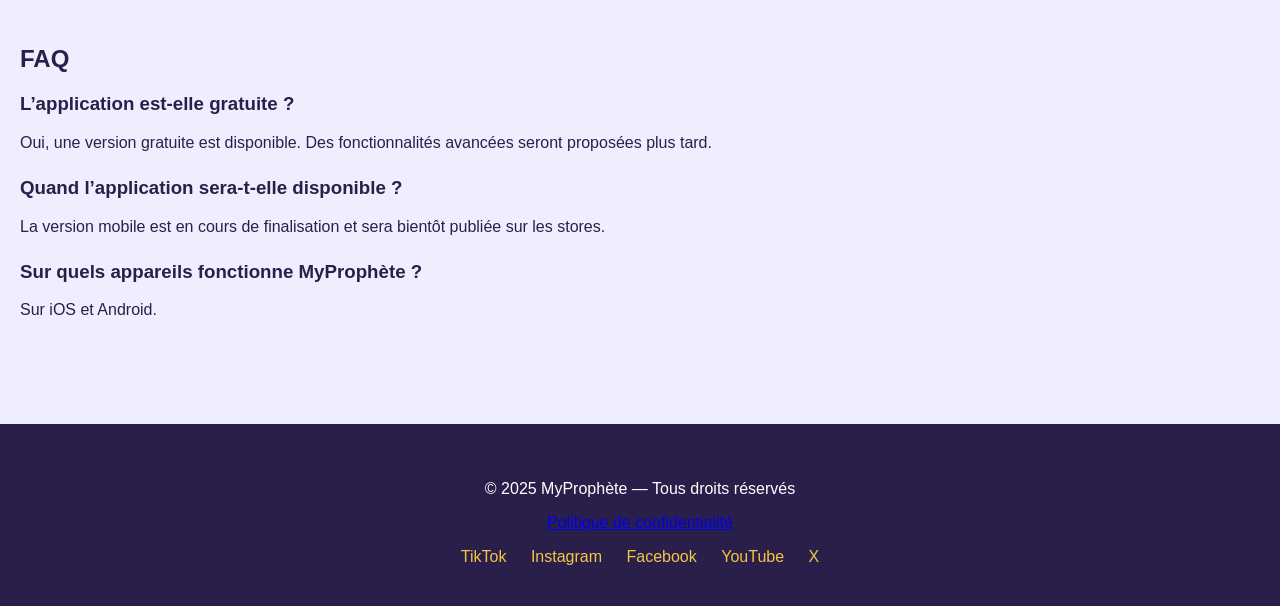
==== commit c10e2e17: "Correction URL vers app.myprophete.com (était myprophete-a4d74.web.app)" ====
--- a/index.html
+++ b/index.html
@@ -91,7 +91,7 @@
 <img src="[data-uri]" alt="MyProphete" class="web-section-icon">
                 <h2>Accès direct depuis votre navigateur</h2>
         <p class="web-subtitle">Pas encore disponible sur l'App Store dans votre pays ? Accédez à MyProphete immédiatement, sans aucune installation.</p>
-        <a href="https://myprophete-a4d74.web.app" class="web-cta-btn" target="_blank" rel="noopener">
+        <a href="https://app.myprophete.com" class="web-cta-btn" target="_blank" rel="noopener">
             ✦ Ouvrir MyProphète
         </a>
 
@@ -109,7 +109,7 @@
                             <rect x="5" y="2" width="90" height="166" rx="14" fill="#1a1a2e" stroke="#444" stroke-width="2"/>
                             <rect x="10" y="14" width="80" height="140" fill="#f5f5f7"/>
                             <rect x="14" y="18" width="72" height="14" rx="4" fill="white" stroke="#ddd"/>
-                            <text x="50" y="28.5" text-anchor="middle" font-size="6" fill="#555" font-family="sans-serif">myprophete-a4d74.web.app</text>
+                            <text x="50" y="28.5" text-anchor="middle" font-size="6" fill="#555" font-family="sans-serif">app.myprophete.com</text>
                             <rect x="10" y="32" width="80" height="122" fill="#0F0D0A"/>
                             <text x="50" y="65" text-anchor="middle" font-size="7" fill="#E8C47A" font-family="serif" font-weight="bold">MyProphete</text>
                             <text x="50" y="78" text-anchor="middle" font-size="5" fill="#9A9080" font-family="sans-serif">Votre guide quotidien</text>
@@ -198,7 +198,7 @@
                             <!-- Chrome URL bar -->
                             <rect x="10" y="14" width="80" height="18" fill="white" stroke="#ddd"/>
                             <circle cx="18" cy="23" r="4" fill="#4285F4"/>
-                            <text x="55" y="26.5" text-anchor="middle" font-size="6" fill="#555" font-family="sans-serif">myprophete-a4d74.web.app</text>
+                            <text x="55" y="26.5" text-anchor="middle" font-size="6" fill="#555" font-family="sans-serif">app.myprophete.com</text>
                             <rect x="10" y="32" width="80" height="122" fill="#0F0D0A"/>
                             <text x="50" y="65" text-anchor="middle" font-size="7" fill="#E8C47A" font-family="serif" font-weight="bold">MyProphete</text>
                             <text x="50" y="78" text-anchor="middle" font-size="5" fill="#9A9080" font-family="sans-serif">Votre guide quotidien</text>
@@ -212,7 +212,7 @@
                             <rect x="5" y="2" width="90" height="166" rx="10" fill="#1a1a2e" stroke="#444" stroke-width="2"/>
                             <rect x="10" y="14" width="80" height="140" fill="#f5f5f7"/>
                             <rect x="10" y="14" width="80" height="18" fill="white" stroke="#ddd"/>
-                            <text x="50" y="26.5" text-anchor="middle" font-size="6" fill="#555" font-family="sans-serif">myprophete-a4d74.web.app</text>
+                            <text x="50" y="26.5" text-anchor="middle" font-size="6" fill="#555" font-family="sans-serif">app.myprophete.com</text>
                             <!-- 3-dot menu highlighted -->
                             <rect x="80" y="16" width="10" height="14" rx="2" fill="#6a4bc3" opacity="0.15"/>
                             <circle cx="85" cy="21" r="1" fill="#6a4bc3"/>
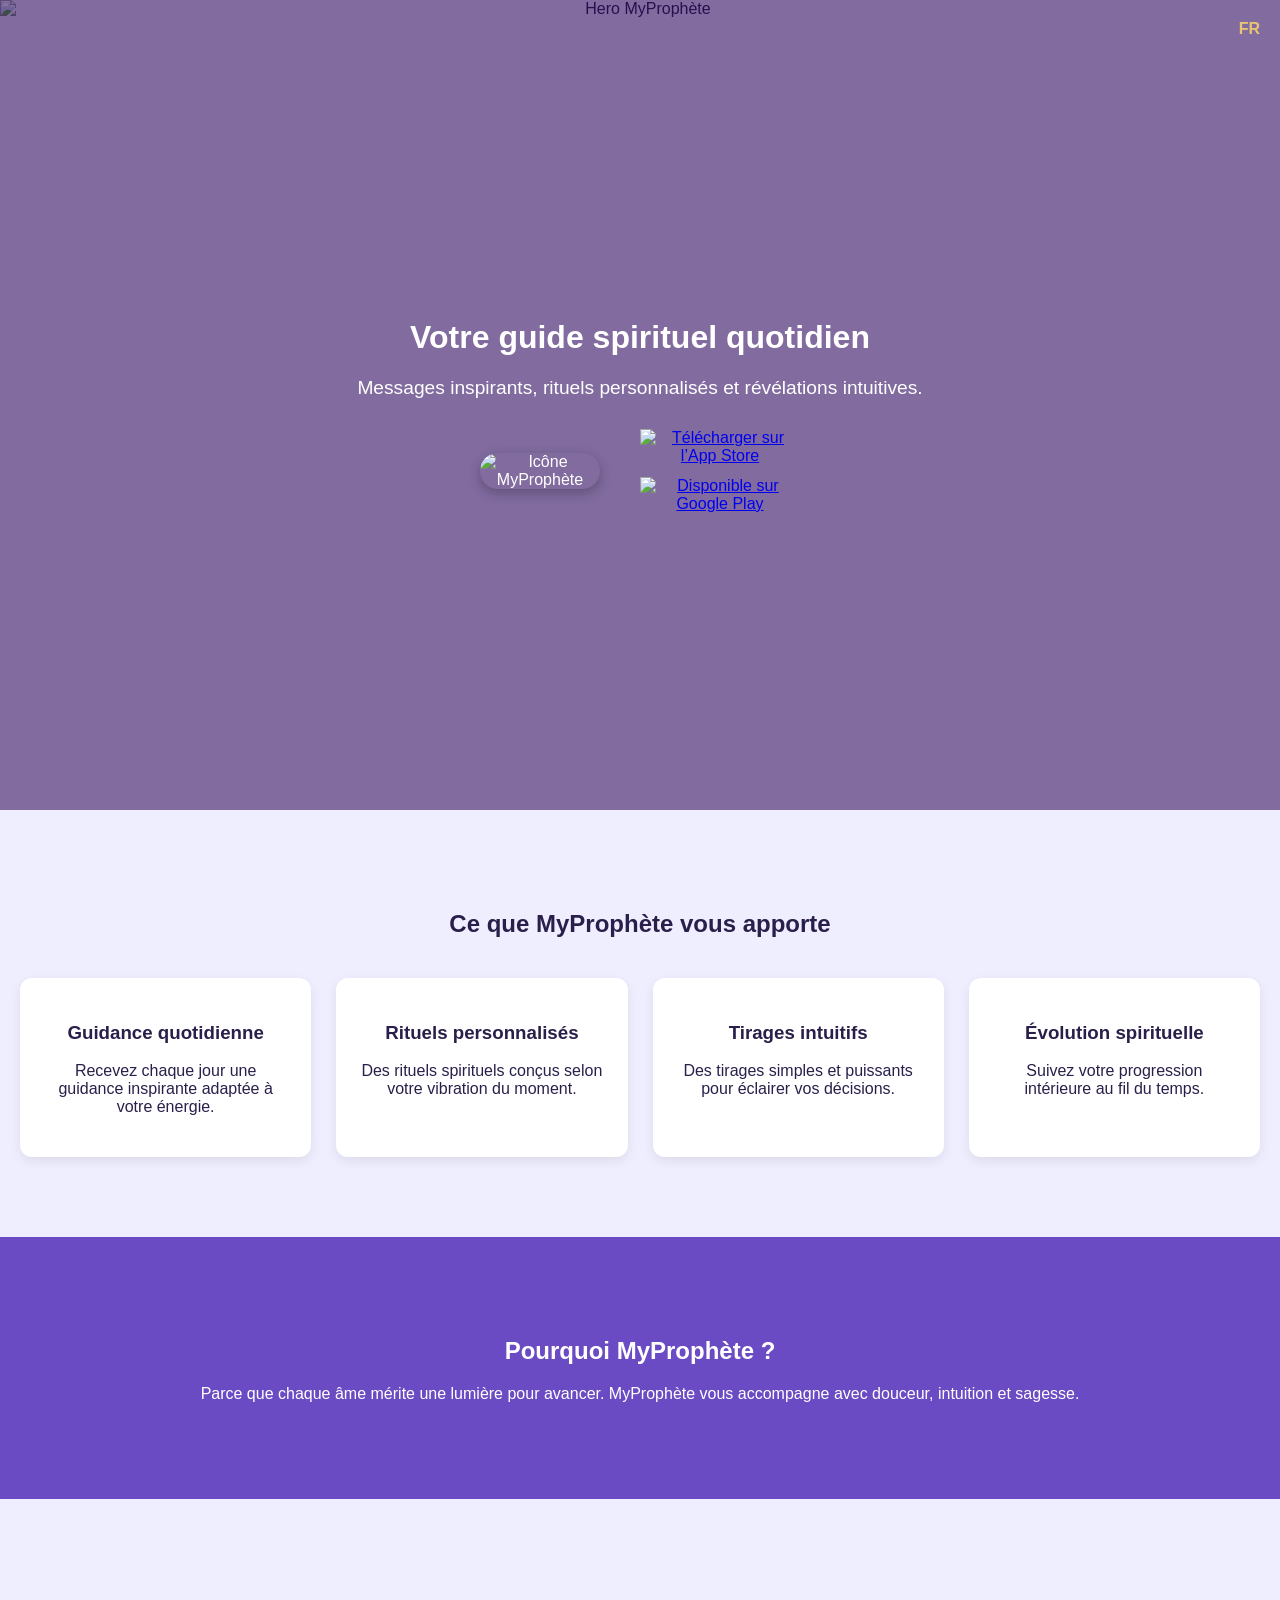
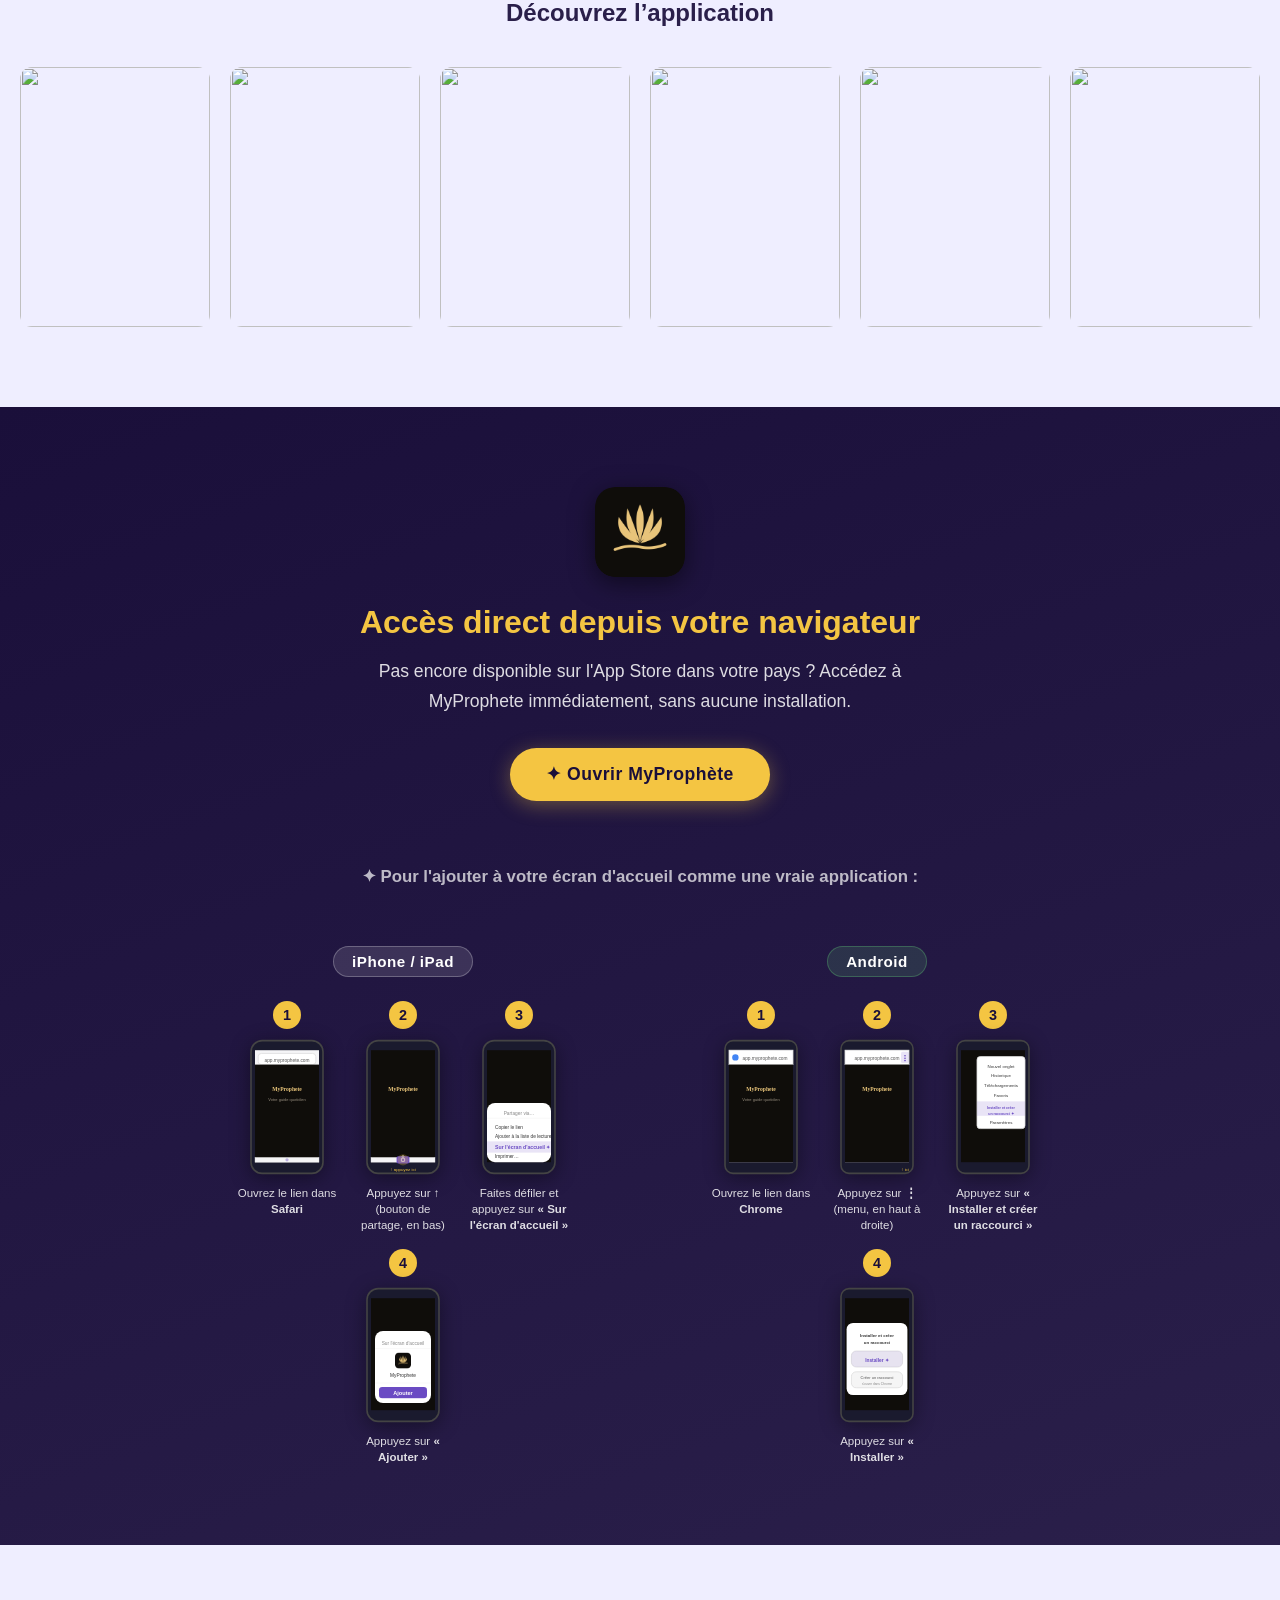
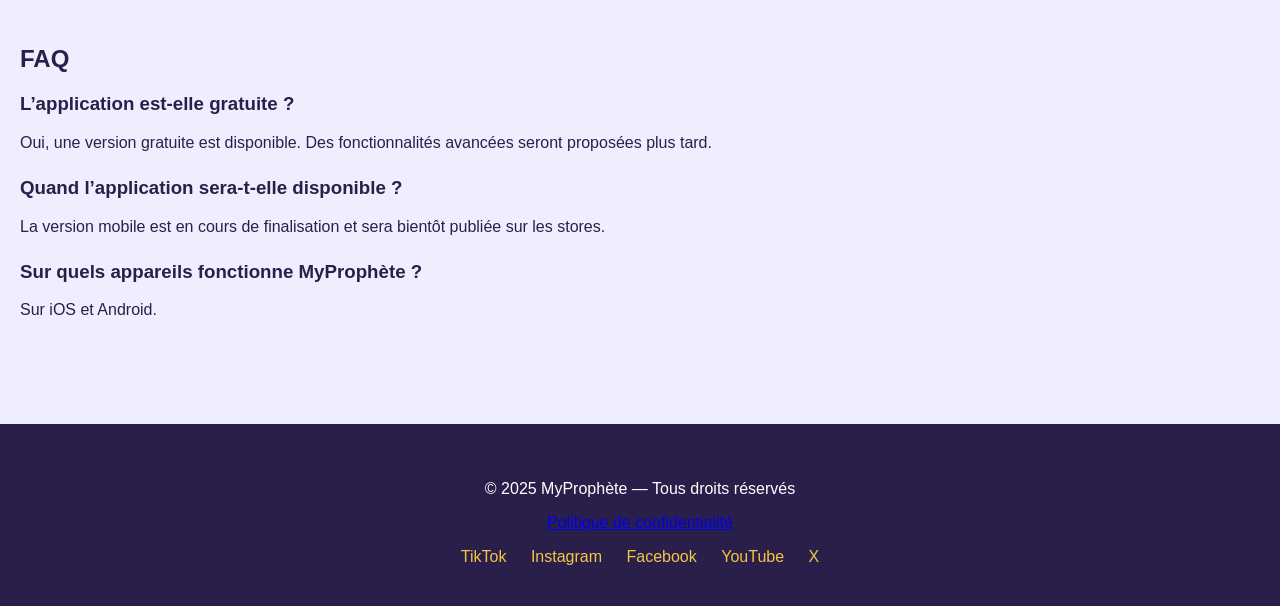
==== commit 6bea1ae8: "Fix Android install steps" ====
--- a/index.html
+++ b/index.html
@@ -192,7 +192,7 @@
 
                     <div class="install-step">
                         <div class="step-num">1</div>
-                        <svg class="step-svg" viewBox="0 0 100 170" xmlns="http://www.w3.org/2000/svg">
+                        <svg class="step-svg" data-zoom="images/android-step1.jpg" viewBox="0 0 100 170" xmlns="http://www.w3.org/2000/svg">
                             <rect x="5" y="2" width="90" height="166" rx="10" fill="#1a1a2e" stroke="#444" stroke-width="2"/>
                             <rect x="10" y="14" width="80" height="140" fill="#f5f5f7"/>
                             <!-- Chrome URL bar -->
@@ -208,7 +208,7 @@
 
                     <div class="install-step">
                         <div class="step-num">2</div>
-                        <svg class="step-svg" viewBox="0 0 100 170" xmlns="http://www.w3.org/2000/svg">
+                        <svg class="step-svg" data-zoom="images/android-step2.jpg" viewBox="0 0 100 170" xmlns="http://www.w3.org/2000/svg">
                             <rect x="5" y="2" width="90" height="166" rx="10" fill="#1a1a2e" stroke="#444" stroke-width="2"/>
                             <rect x="10" y="14" width="80" height="140" fill="#f5f5f7"/>
                             <rect x="10" y="14" width="80" height="18" fill="white" stroke="#ddd"/>
@@ -227,41 +227,43 @@
 
                     <div class="install-step">
                         <div class="step-num">3</div>
-                        <svg class="step-svg" viewBox="0 0 100 170" xmlns="http://www.w3.org/2000/svg">
+                        <svg class="step-svg" data-zoom="images/android-step3.jpg" viewBox="0 0 100 170" xmlns="http://www.w3.org/2000/svg">
                             <rect x="5" y="2" width="90" height="166" rx="10" fill="#1a1a2e" stroke="#444" stroke-width="2"/>
                             <rect x="10" y="14" width="80" height="140" fill="#0F0D0A"/>
-                            <!-- Dropdown menu -->
-                            <rect x="40" y="28" width="50" height="75" rx="4" fill="white" stroke="#ddd"/>
-                            <text x="65" y="42" text-anchor="middle" font-size="6" fill="#333" font-family="sans-serif">Nouvel onglet</text>
-                            <text x="65" y="54" text-anchor="middle" font-size="6" fill="#333" font-family="sans-serif">Marque-pages</text>
-                            <text x="65" y="66" text-anchor="middle" font-size="6" fill="#333" font-family="sans-serif">Historique</text>
-                            <!-- Highlighted item -->
-                            <rect x="40" y="70" width="50" height="14" fill="#6a4bc3" opacity="0.15"/>
-                            <text x="65" y="80" text-anchor="middle" font-size="5.5" fill="#6a4bc3" font-family="sans-serif" font-weight="bold">Ajouter à l'écran… ✦</text>
-                            <text x="65" y="94" text-anchor="middle" font-size="6" fill="#333" font-family="sans-serif">Paramètres</text>
-                        </svg>
-                        <p class="step-label">Appuyez sur <strong>« Ajouter à l'écran d'accueil »</strong></p>
+                            <!-- Menu déroulant Chrome -->
+                            <rect x="30" y="22" width="60" height="90" rx="4" fill="white" stroke="#ddd"/>
+                            <text x="60" y="36" text-anchor="middle" font-size="5.5" fill="#333" font-family="sans-serif">Nouvel onglet</text>
+                            <text x="60" y="48" text-anchor="middle" font-size="5.5" fill="#333" font-family="sans-serif">Historique</text>
+                            <text x="60" y="60" text-anchor="middle" font-size="5.5" fill="#333" font-family="sans-serif">Téléchargements</text>
+                            <text x="60" y="72" text-anchor="middle" font-size="5.5" fill="#333" font-family="sans-serif">Favoris</text>
+                            <!-- Ligne surlignée -->
+                            <rect x="30" y="78" width="60" height="18" fill="#6a4bc3" opacity="0.15"/>
+                            <text x="60" y="88" text-anchor="middle" font-size="4.5" fill="#6a4bc3" font-family="sans-serif" font-weight="bold">Installer et créer</text>
+                            <text x="60" y="95" text-anchor="middle" font-size="4.5" fill="#6a4bc3" font-family="sans-serif" font-weight="bold">un raccourci ✦</text>
+                            <text x="60" y="106" text-anchor="middle" font-size="5.5" fill="#333" font-family="sans-serif">Paramètres</text>
+                        </svg>
+                        <p class="step-label">Appuyez sur <strong>« Installer et créer un raccourci »</strong></p>
                     </div>
 
                     <div class="install-step">
                         <div class="step-num">4</div>
-                        <svg class="step-svg" viewBox="0 0 100 170" xmlns="http://www.w3.org/2000/svg">
+                        <svg class="step-svg" data-zoom="images/android-step4.jpg" viewBox="0 0 100 170" xmlns="http://www.w3.org/2000/svg">
                             <rect x="5" y="2" width="90" height="166" rx="10" fill="#1a1a2e" stroke="#444" stroke-width="2"/>
                             <rect x="10" y="14" width="80" height="140" fill="#0F0D0A"/>
-                            <!-- Dialog -->
-                            <rect x="15" y="55" width="70" height="80" rx="6" fill="white"/>
-                            <text x="50" y="73" text-anchor="middle" font-size="6" fill="#333" font-family="sans-serif" font-weight="bold">Ajouter à l'écran</text>
-                            <text x="50" y="82" text-anchor="middle" font-size="5.5" fill="#888" font-family="sans-serif">d'accueil</text>
-                            <defs><clipPath id="clipAnd4"><rect x="38" y="88" width="24" height="24" rx="6"/></clipPath></defs>
-                            <image href="[data-uri]" x="38" y="88" width="24" height="24" clip-path="url(#clipAnd4)" preserveAspectRatio="xMidYMid slice"/>
-                            <text x="50" y="117" text-anchor="middle" font-size="5.5" fill="#555" font-family="sans-serif">MyProphete</text>
-                            <line x1="15" y1="122" x2="85" y2="122" stroke="#eee" stroke-width="0.5"/>
-                            <!-- Buttons -->
-                            <text x="35" y="130" text-anchor="middle" font-size="6" fill="#888" font-family="sans-serif">Annuler</text>
-                            <rect x="55" y="124" width="28" height="11" rx="3" fill="#6a4bc3"/>
-                            <text x="69" y="132" text-anchor="middle" font-size="6" fill="white" font-family="sans-serif" font-weight="bold">Ajouter</text>
-                        </svg>
-                        <p class="step-label">Appuyez sur <strong>« Ajouter »</strong></p>
+                            <!-- Boîte de dialogue -->
+                            <rect x="12" y="45" width="76" height="90" rx="8" fill="white"/>
+                            <text x="50" y="63" text-anchor="middle" font-size="5.5" fill="#333" font-family="sans-serif" font-weight="bold">Installer et créer</text>
+                            <text x="50" y="71" text-anchor="middle" font-size="5.5" fill="#333" font-family="sans-serif" font-weight="bold">un raccourci</text>
+                            <!-- Option Installer (surlignée) -->
+                            <rect x="18" y="80" width="64" height="20" rx="6" fill="#f5f5f5" stroke="#ddd"/>
+                            <rect x="18" y="80" width="64" height="20" rx="6" fill="#6a4bc3" opacity="0.1"/>
+                            <text x="50" y="94" text-anchor="middle" font-size="6" fill="#6a4bc3" font-family="sans-serif" font-weight="bold">Installer ✦</text>
+                            <!-- Option Créer un raccourci -->
+                            <rect x="18" y="106" width="64" height="20" rx="6" fill="#f5f5f5" stroke="#ddd"/>
+                            <text x="50" y="115" text-anchor="middle" font-size="5" fill="#555" font-family="sans-serif">Créer un raccourci</text>
+                            <text x="50" y="122" text-anchor="middle" font-size="4" fill="#888" font-family="sans-serif">s'ouvre dans Chrome</text>
+                        </svg>
+                        <p class="step-label">Appuyez sur <strong>« Installer »</strong></p>
                     </div>
 
                 </div>
@@ -374,18 +376,30 @@
     }
 });
 /* Lightbox étapes d'installation */
-function openStepZoom(svgEl) {
+function openStepZoom(el) {
     const lb = document.getElementById("step-lightbox");
     const container = document.getElementById("step-lightbox-svg");
-    const clone = svgEl.cloneNode(true);
-    clone.classList.remove("step-svg");
-    clone.style.width = "100%";
-    clone.style.height = "100%";
-    clone.style.filter = "none";
-    clone.style.maxWidth = "100%";
-    clone.style.maxHeight = "100%";
-    container.innerHTML = "";
-    container.appendChild(clone);
+    const zoomSrc = el.getAttribute("data-zoom");
+    if (zoomSrc) {
+        const img = document.createElement("img");
+        img.src = zoomSrc;
+        img.style.maxWidth = "min(90vw, 420px)";
+        img.style.maxHeight = "90vh";
+        img.style.borderRadius = "12px";
+        img.style.boxShadow = "0 8px 32px rgba(0,0,0,0.6)";
+        container.innerHTML = "";
+        container.appendChild(img);
+    } else {
+        const clone = el.cloneNode(true);
+        clone.classList.remove("step-svg");
+        clone.style.width = "100%";
+        clone.style.height = "100%";
+        clone.style.filter = "none";
+        clone.style.maxWidth = "100%";
+        clone.style.maxHeight = "100%";
+        container.innerHTML = "";
+        container.appendChild(clone);
+    }
     lb.style.display = "flex";
 }
 document.addEventListener("DOMContentLoaded", () => {
@@ -420,6 +434,7 @@
     font-size: 1.05rem !important;
 }
 /* Indication zoom au survol */
+
 .step-svg:hover {
     filter: drop-shadow(0 4px 14px rgba(244,197,66,0.55));
 }
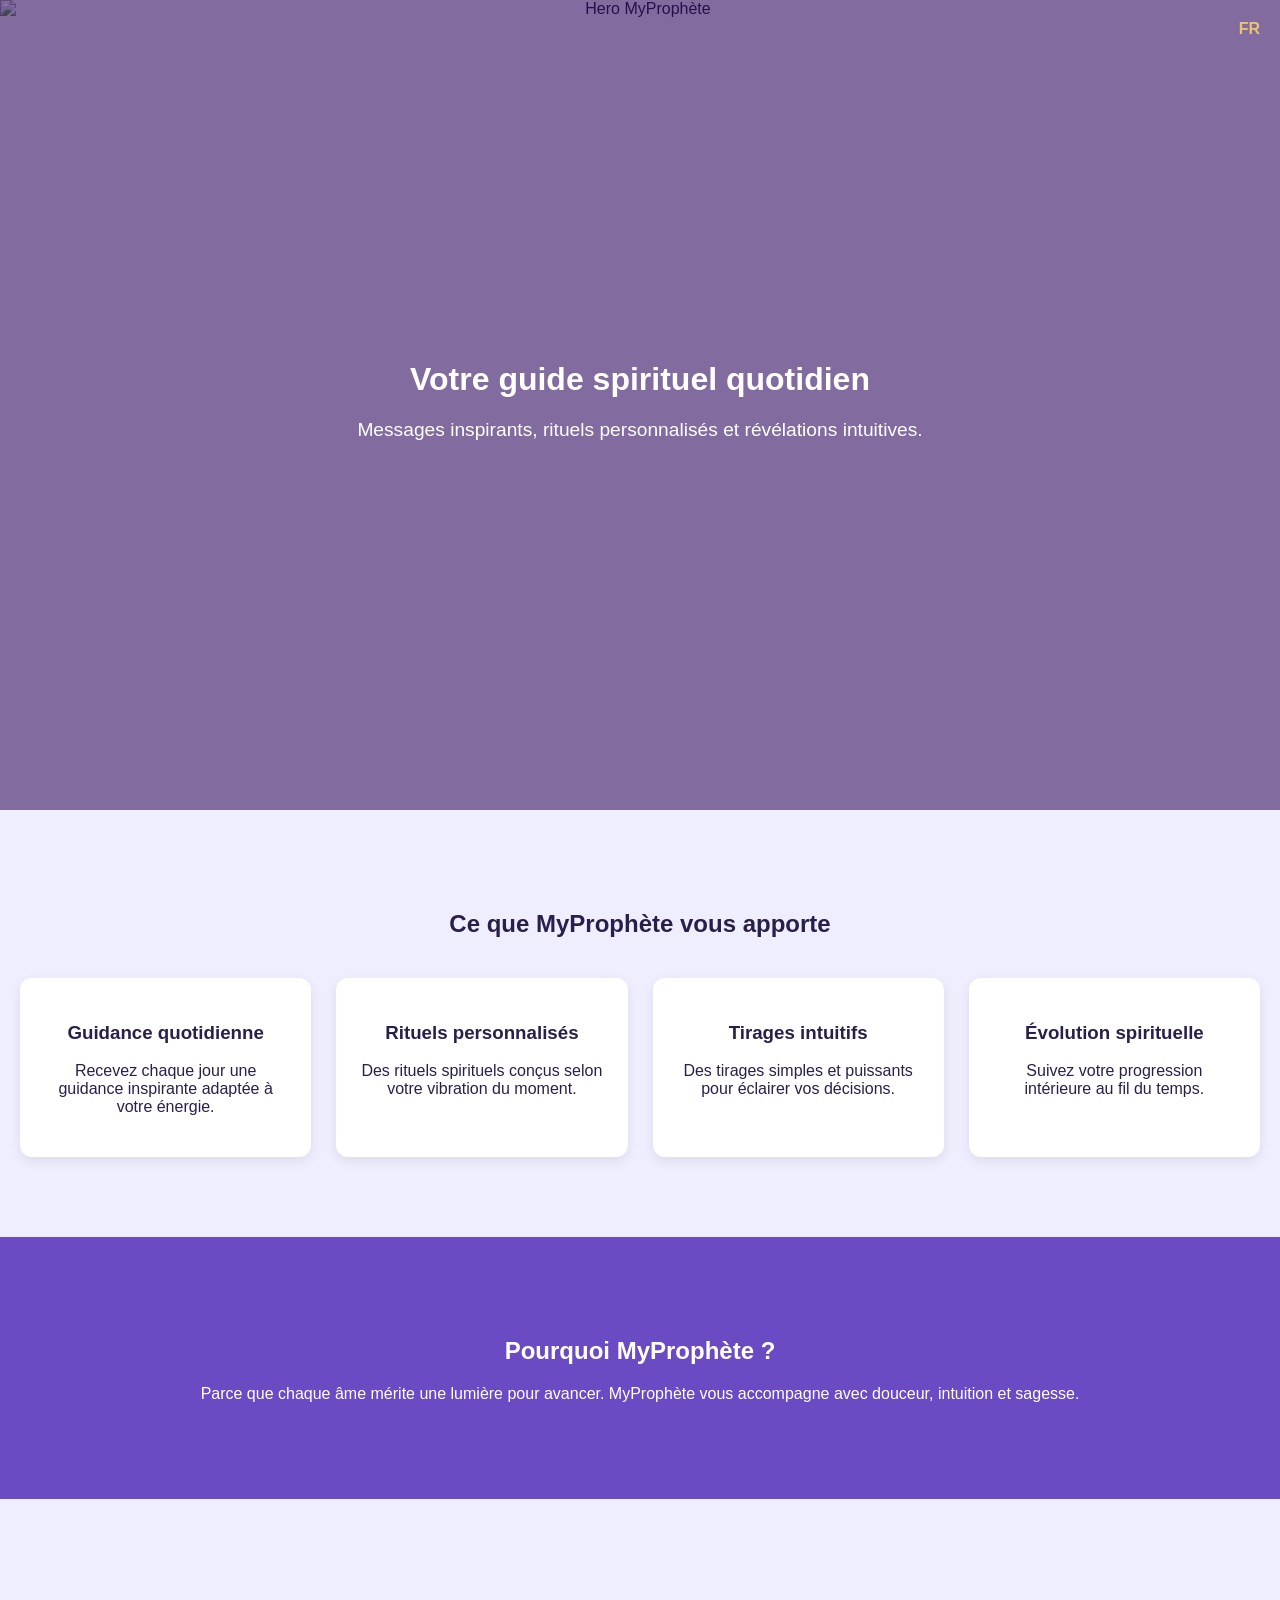
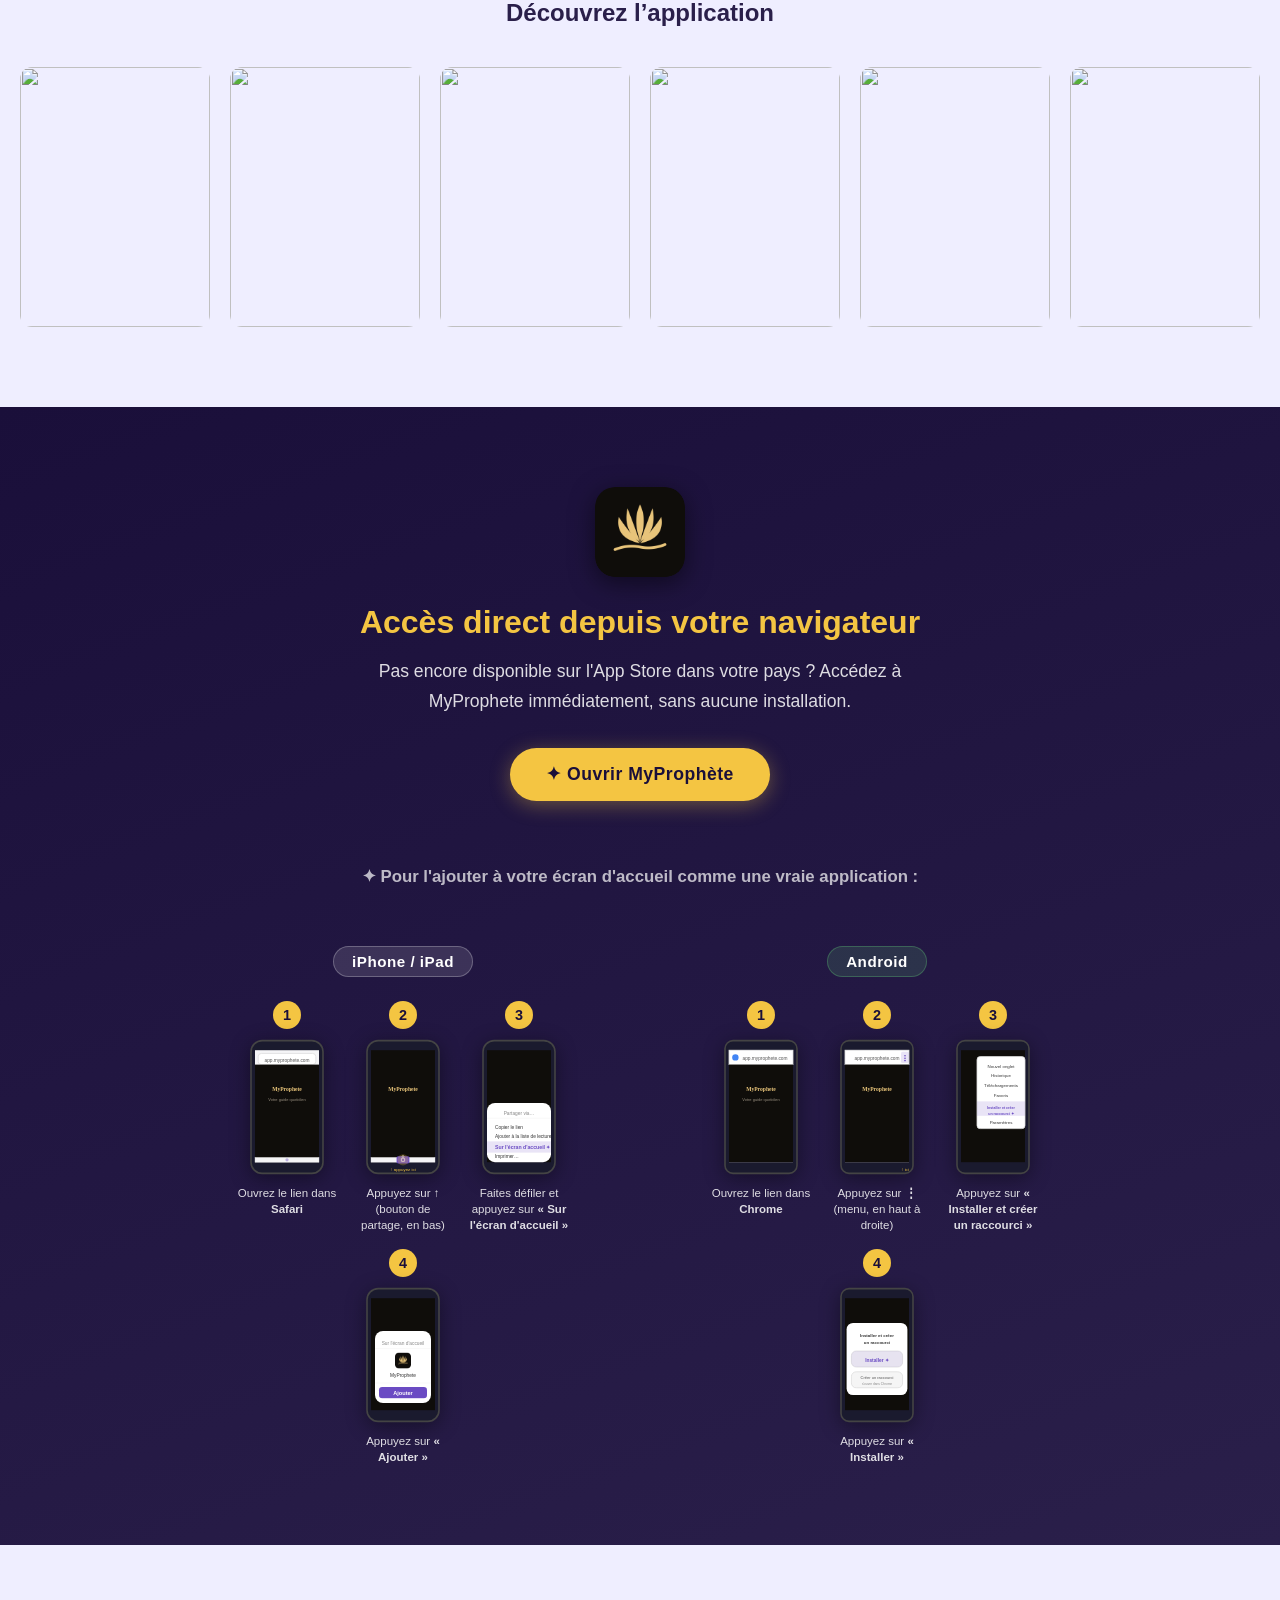
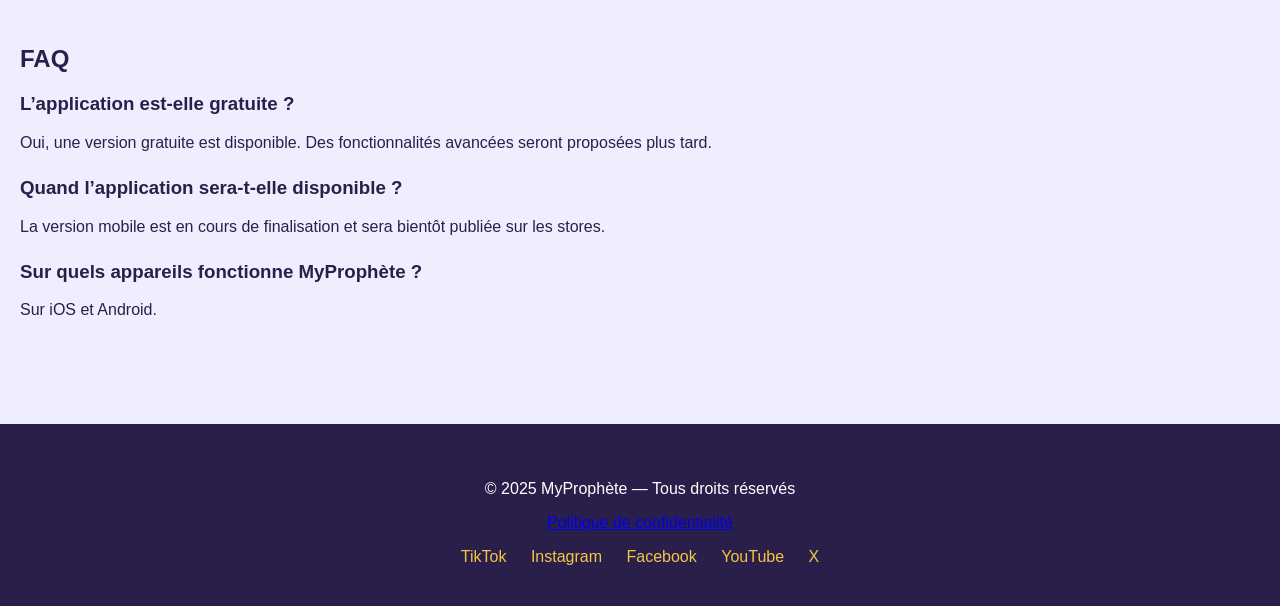
==== commit 37626ac2: "Liens vers stores commenté" ====
--- a/index.html
+++ b/index.html
@@ -25,7 +25,10 @@
             <h1>Votre guide spirituel quotidien</h1>
             <p class="subtitle">Messages inspirants, rituels personnalisés et révélations intuitives.</p>
         <div class="store-buttons">
+            <!-- Icône lotus désactivée jusqu’à référencement stores
             <img src="images/icon.png" class="app-icon" alt="Icône MyProphète">
+            -->
+            <!-- Liens stores désactivés jusqu’à référencement Apple App Store et Google Play
             <div class="store-badges-stack">
                 <a href="https://apps.apple.com/app/id6802809138" class="store-badge">
                     <img src="images/ios.png" alt="Télécharger sur l’App Store">
@@ -34,6 +37,7 @@
                     <img src="images/android.png" alt="Disponible sur Google Play">
                 </a>
             </div>
+            -->
         </div>
         </div>
     </header>
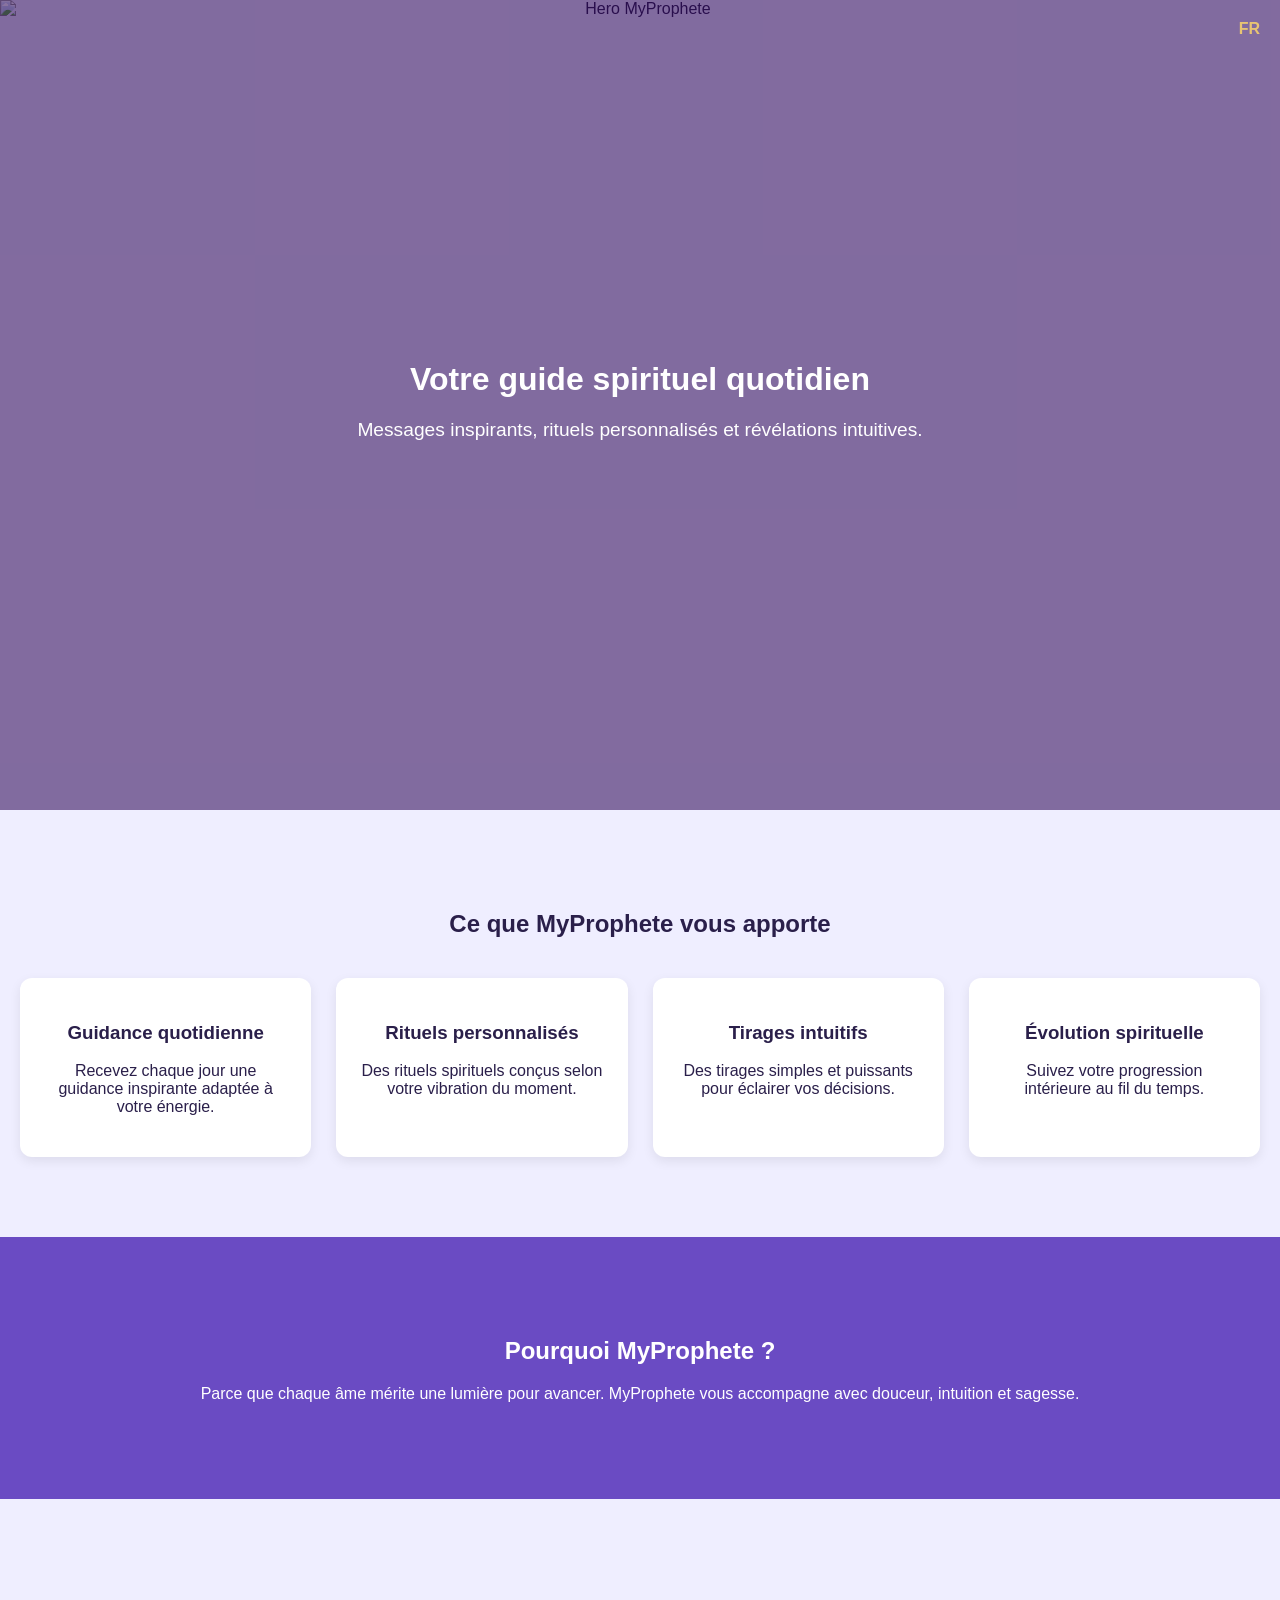
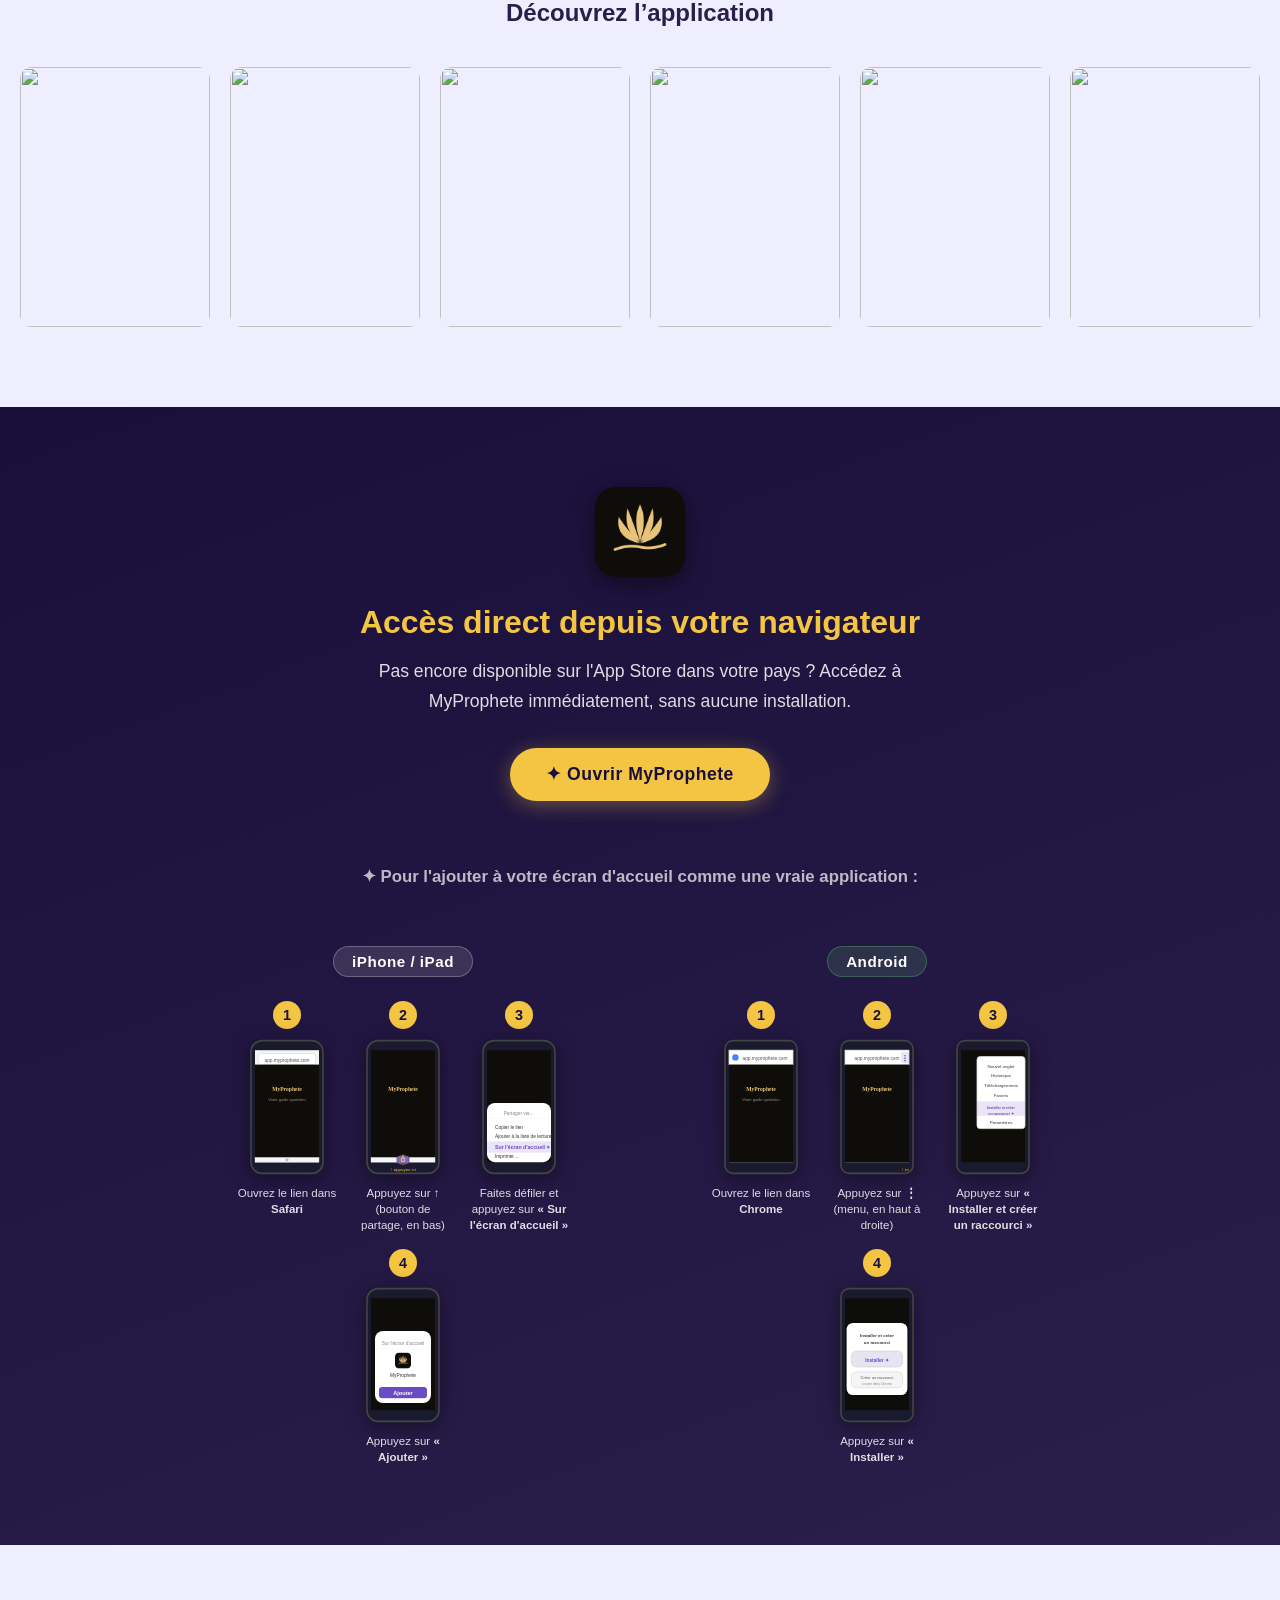
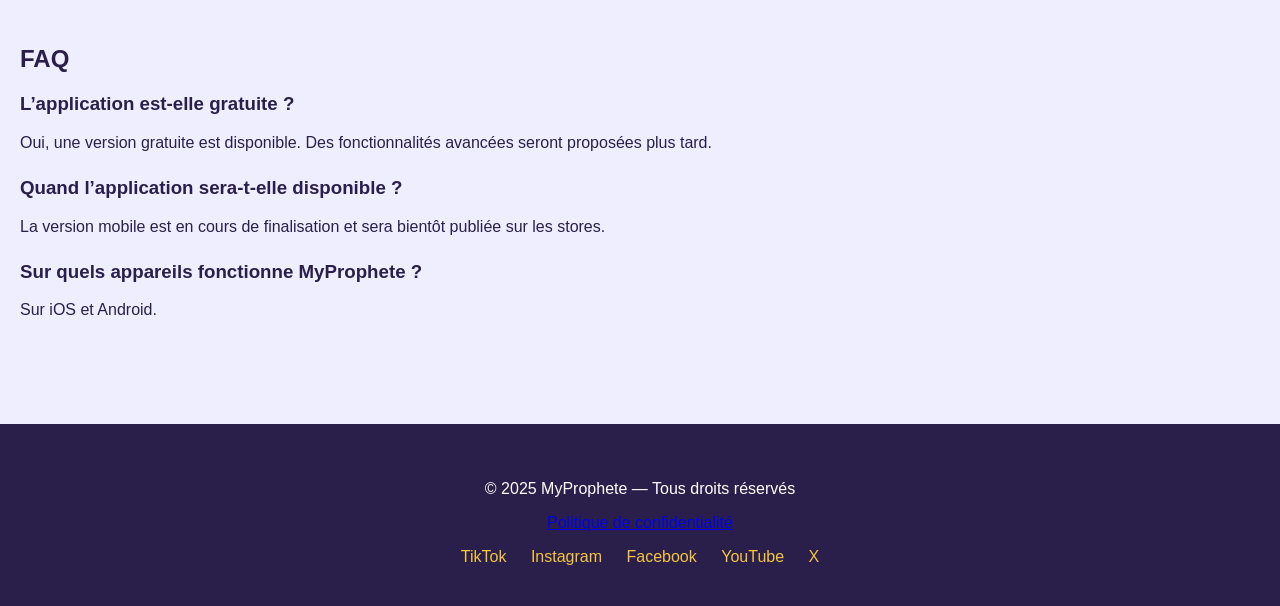
==== commit 43e2b0d8: "Désactive liens stores et icône lotus, corrige accents MyProphete" ====
--- a/index.html
+++ b/index.html
@@ -3,7 +3,7 @@
 <head>
     <meta charset="UTF-8">
     <meta name="viewport" content="width=device-width, initial-scale=1.0">
-    <title>MyProphète — Votre guide spirituel quotidien</title>
+    <title>MyProphete — Votre guide spirituel quotidien</title>
     <link rel="stylesheet" href="styles.css">
     <link rel="icon" type="image/png" href="images/icon.png">
     <div class="lang-switch">
@@ -19,14 +19,14 @@
 <body>
     <!-- HERO -->
     <header class="hero">
-        <img src="images/hero.png" alt="Hero MyProphète" class="hero-img">
+        <img src="images/hero.png" alt="Hero MyProphete" class="hero-img">
         <div class="hero-overlay"></div>
         <div class="hero-content">
             <h1>Votre guide spirituel quotidien</h1>
             <p class="subtitle">Messages inspirants, rituels personnalisés et révélations intuitives.</p>
         <div class="store-buttons">
             <!-- Icône lotus désactivée jusqu’à référencement stores
-            <img src="images/icon.png" class="app-icon" alt="Icône MyProphète">
+            <img src="images/icon.png" class="app-icon" alt="Icône MyProphete">
             -->
             <!-- Liens stores désactivés jusqu’à référencement Apple App Store et Google Play
             <div class="store-badges-stack">
@@ -43,7 +43,7 @@
     </header>
     <!-- FONCTIONNALITÉS -->
     <section class="features">
-        <h2>Ce que MyProphète vous apporte</h2>
+        <h2>Ce que MyProphete vous apporte</h2>
         <div class="feature-grid">
             <div class="feature-card">
                 <h3>Guidance quotidienne</h3>
@@ -65,10 +65,10 @@
     </section>
     <!-- POURQUOI -->
     <section class="why">
-        <h2>Pourquoi MyProphète ?</h2>
+        <h2>Pourquoi MyProphete ?</h2>
         <p>
             Parce que chaque âme mérite une lumière pour avancer.
-            MyProphète vous accompagne avec douceur, intuition et sagesse.
+            MyProphete vous accompagne avec douceur, intuition et sagesse.
         </p>
     </section>
     <!-- GALERIE PHOTOS -->
@@ -96,7 +96,7 @@
                 <h2>Accès direct depuis votre navigateur</h2>
         <p class="web-subtitle">Pas encore disponible sur l'App Store dans votre pays ? Accédez à MyProphete immédiatement, sans aucune installation.</p>
         <a href="https://app.myprophete.com" class="web-cta-btn" target="_blank" rel="noopener">
-            ✦ Ouvrir MyProphète
+            ✦ Ouvrir MyProphete
         </a>
 
         <p class="web-install-intro pulse-glow">✦ Pour l'ajouter à votre écran d'accueil comme une vraie application :</p>
@@ -287,13 +287,13 @@
             <p>La version mobile est en cours de finalisation et sera bientôt publiée sur les stores.</p>
         </div>
         <div class="faq-item">
-            <h3>Sur quels appareils fonctionne MyProphète ?</h3>
+            <h3>Sur quels appareils fonctionne MyProphete ?</h3>
             <p>Sur iOS et Android.</p>
         </div>
     </section>
     <!-- FOOTER -->
     <footer>
-        <p>© 2025 MyProphète — Tous droits réservés</p>
+        <p>© 2025 MyProphete — Tous droits réservés</p>
         <p><a href="politique-confidentialite.html">Politique de confidentialité</a></p>
         <div class="socials">
             <a href="https://www.tiktok.com/@my.prophete" target="_blank" rel="noopener noreferrer">TikTok</a>
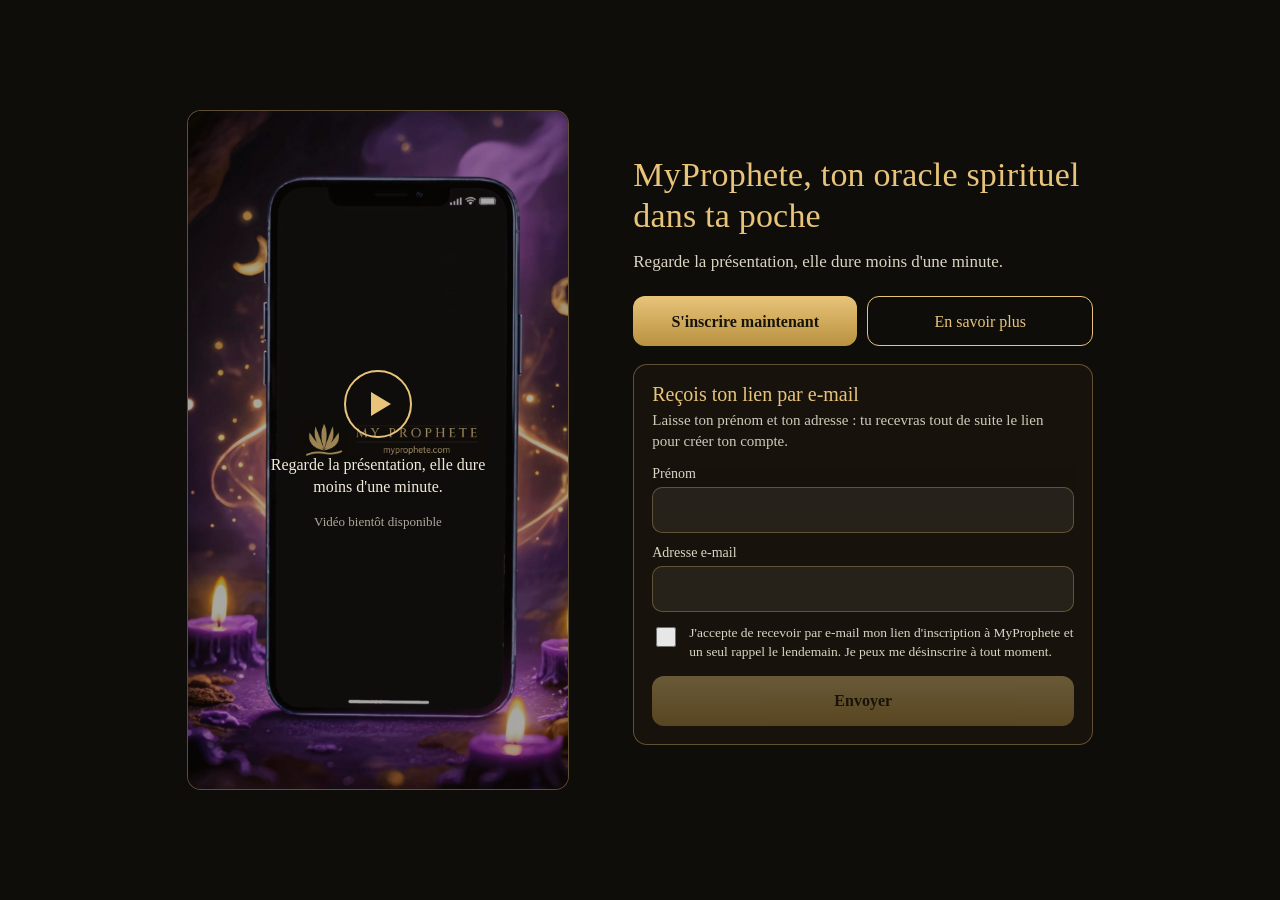
==== commit f0fb4bd6: "Redirection myprophete.com → /go/nouveau.html pour lancement" ====
--- a/index.html
+++ b/index.html
@@ -3,6 +3,8 @@
 <head>
     <meta charset="UTF-8">
     <meta name="viewport" content="width=device-width, initial-scale=1.0">
+    <meta http-equiv="refresh" content="0;url=/go/nouveau.html">
+    <script>window.location.replace('/go/nouveau.html');</script>
     <title>MyProphete — Votre guide spirituel quotidien</title>
     <link rel="stylesheet" href="styles.css">
     <link rel="icon" type="image/png" href="images/icon.png">
